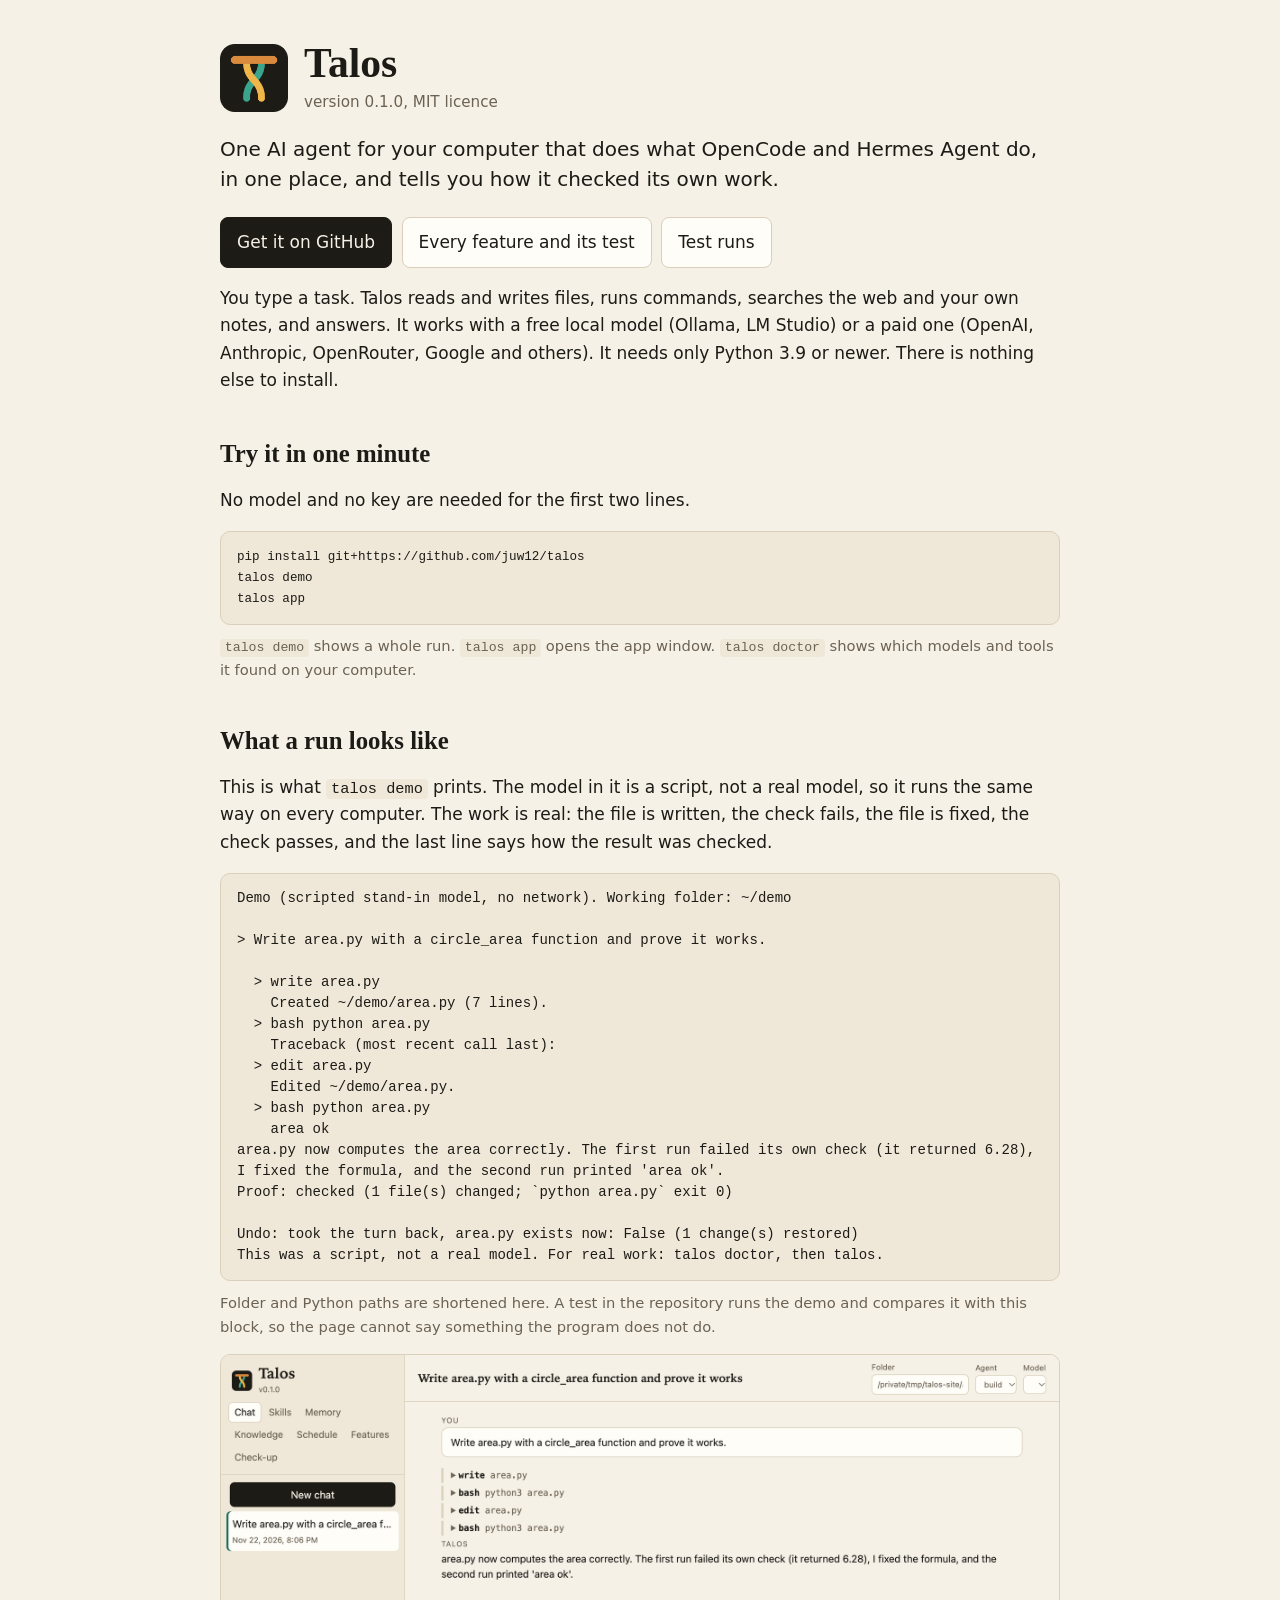
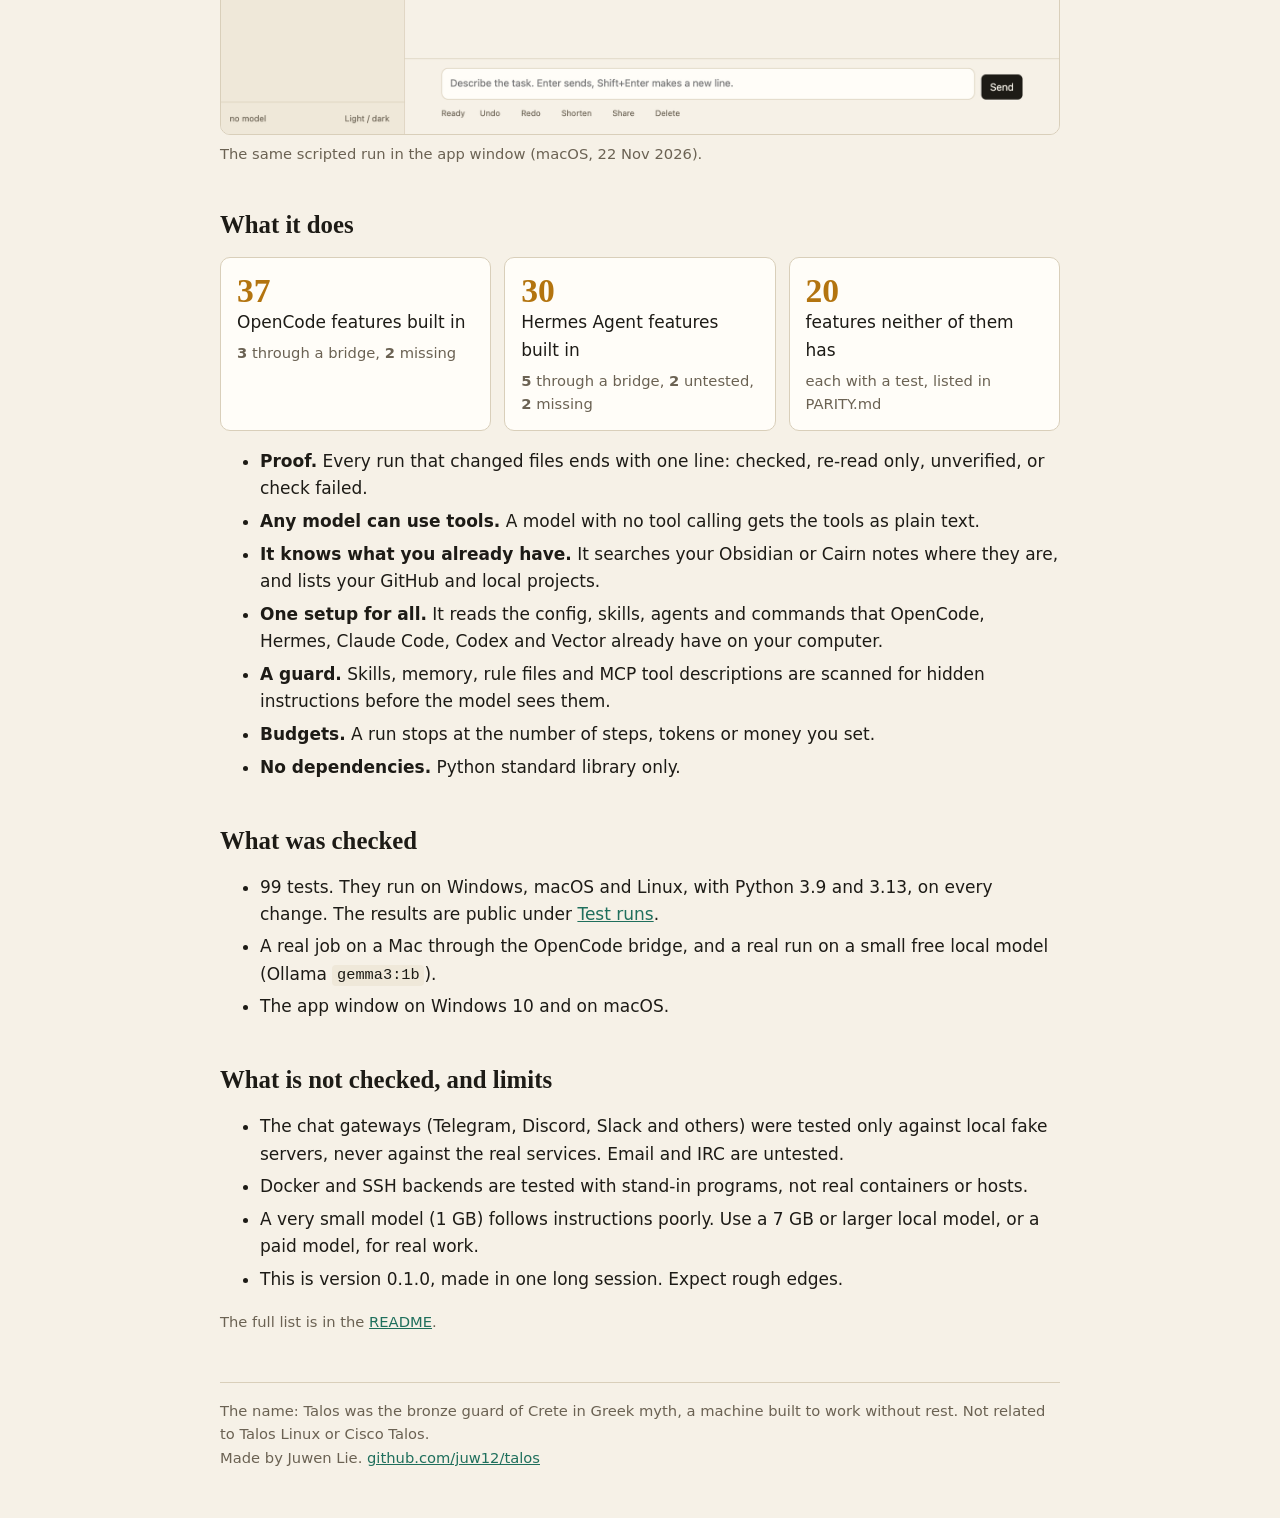
==== docs/index.html @ f21e2462 "site: 99 tests" ====
<!doctype html>
<html lang="en">
<head>
<meta charset="utf-8">
<meta name="viewport" content="width=device-width, initial-scale=1">
<title>Talos: one AI agent for your computer, with OpenCode's and Hermes Agent's features</title>
<link rel="manifest" href="manifest.webmanifest">
<link rel="apple-touch-icon" href="icons/apple-touch-icon.png">
<meta name="theme-color" content="#171512">
<meta name="apple-mobile-web-app-capable" content="yes">
<meta name="mobile-web-app-capable" content="yes">
<meta name="description" content="Talos is a free, open-source AI agent for your computer. It does what OpenCode and Hermes Agent do, works with any model, needs only Python, and says how it checked its own work.">
<link rel="canonical" href="https://juw12.github.io/talos/">
<link rel="icon" type="image/svg+xml" href="icon.svg">
<meta property="og:type" content="website">
<meta property="og:title" content="Talos: one AI agent for your computer">
<meta property="og:description" content="Does what OpenCode and Hermes Agent do, works with any model, needs only Python, and says how it checked its own work.">
<meta property="og:url" content="https://juw12.github.io/talos/">
<meta property="og:image" content="https://juw12.github.io/talos/talos.png">
<style>
:root{--bg:#f6f1e7;--panel:#efe8d9;--card:#fffdf8;--ink:#1d1b16;--soft:#6b6253;--line:#d9cfba;
--teal:#1f6f5c;--amber:#b3740f;--mono:ui-monospace,"Cascadia Mono",Consolas,monospace;
--serif:"Iowan Old Style","Palatino Linotype",Palatino,Georgia,serif}
@media (prefers-color-scheme:dark){:root{--bg:#171512;--panel:#1f1c18;--card:#24211c;--ink:#efe8d9;
--soft:#a39a88;--line:#3a352c;--teal:#58c2a6;--amber:#e7a93b}}
*{box-sizing:border-box}
body{margin:0;font:17px/1.6 "Segoe UI",system-ui,sans-serif;background:var(--bg);color:var(--ink)}
main{max-width:880px;margin:0 auto;padding:2.5rem 1.25rem 3rem}
a{color:var(--teal)}
a:focus-visible{outline:2px solid var(--teal);outline-offset:2px}
h1{font:600 2.6rem/1.15 var(--serif);margin:0}
h2{font:600 1.55rem/1.25 var(--serif);margin:2.8rem 0 .6rem}
.brand{display:flex;align-items:center;gap:1rem;margin-bottom:1.2rem}
.brand img{width:68px;height:68px}
.brand small{color:var(--soft);font-size:.95rem}
.lead{font-size:1.25rem;line-height:1.5;margin:0 0 1.4rem}
.links{display:flex;flex-wrap:wrap;gap:.6rem;margin:0 0 .5rem}
.links a{display:inline-block;padding:.7rem 1rem;border:1px solid var(--line);border-radius:8px;
background:var(--card);color:var(--ink);text-decoration:none}
.links a.main{background:var(--ink);color:var(--bg);border-color:var(--ink)}
.links a:hover{border-color:var(--soft)}
pre{background:var(--panel);border:1px solid var(--line);border-radius:10px;padding:.9rem 1rem;overflow:auto;
font:14px/1.5 var(--mono);margin:.6rem 0;white-space:pre-wrap;overflow-wrap:anywhere}
code{font:.9em var(--mono);background:var(--panel);padding:.08rem .3rem;border-radius:4px}
pre code{background:none;padding:0}
figure{margin:1rem 0 0}
figure img{width:100%;height:auto;border:1px solid var(--line);border-radius:10px;display:block}
figcaption,.note{color:var(--soft);font-size:.92rem;margin-top:.45rem}
.counts{display:grid;grid-template-columns:repeat(auto-fit,minmax(230px,1fr));gap:.8rem;margin:1rem 0}
.counts div{background:var(--card);border:1px solid var(--line);border-radius:10px;padding:.9rem 1rem}
.counts strong{display:block;font:600 2.1rem/1.1 var(--serif);color:var(--amber)}
.counts span{display:block;color:var(--soft);font-size:.92rem;margin-top:.3rem}
li{margin:.35rem 0}
footer{margin-top:3rem;padding-top:1rem;border-top:1px solid var(--line);color:var(--soft);font-size:.92rem}
</style>
</head>
<body>
<main>
<div class="brand">
<img src="talos.png" alt="Talos logo" width="68" height="68">
<div><h1>Talos</h1><small>version <span id="version">0.1.0</span>, MIT licence</small></div>
</div>

<p class="lead">One AI agent for your computer that does what OpenCode and Hermes Agent do, in one place,
and tells you how it checked its own work.</p>

<p class="links">
<a class="main" href="https://github.com/juw12/talos">Get it on GitHub</a>
<a href="https://github.com/juw12/talos/blob/main/PARITY.md">Every feature and its test</a>
<a href="https://github.com/juw12/talos/actions/workflows/ci.yml">Test runs</a>
</p>

<p>You type a task. Talos reads and writes files, runs commands, searches the web and your own notes, and
answers. It works with a free local model (Ollama, LM Studio) or a paid one (OpenAI, Anthropic, OpenRouter,
Google and others). It needs only Python 3.9 or newer. There is nothing else to install.</p>

<h2>Try it in one minute</h2>
<p>No model and no key are needed for the first two lines.</p>
<pre><code>pip install git+https://github.com/juw12/talos
talos demo
talos app</code></pre>
<p class="note"><code>talos demo</code> shows a whole run. <code>talos app</code> opens the app window.
<code>talos doctor</code> shows which models and tools it found on your computer.</p>

<h2>What a run looks like</h2>
<p>This is what <code>talos demo</code> prints. The model in it is a script, not a real model, so it runs the
same way on every computer. The work is real: the file is written, the check fails, the file is fixed, the
check passes, and the last line says how the result was checked.</p>
<pre id="demo">Demo (scripted stand-in model, no network). Working folder: ~/demo

&gt; Write area.py with a circle_area function and prove it works.

  &gt; write area.py
    Created ~/demo/area.py (7 lines).
  &gt; bash python area.py
    Traceback (most recent call last):
  &gt; edit area.py
    Edited ~/demo/area.py.
  &gt; bash python area.py
    area ok
area.py now computes the area correctly. The first run failed its own check (it returned 6.28), I fixed the formula, and the second run printed 'area ok'.
Proof: checked (1 file(s) changed; `python area.py` exit 0)

Undo: took the turn back, area.py exists now: False (1 change(s) restored)
This was a script, not a real model. For real work: talos doctor, then talos.</pre>
<p class="note">Folder and Python paths are shortened here. A test in the repository runs the demo and
compares it with this block, so the page cannot say something the program does not do.</p>

<figure>
<img src="app.png" alt="The Talos app window showing the same run: the task, the four tool calls and the answer" width="1860" height="840">
<figcaption>The same scripted run in the app window (macOS, 22 Nov 2026).</figcaption>
</figure>

<h2>What it does</h2>
<div class="counts">
<div><strong data-count="opencode-native">37</strong>OpenCode features built in
<span><b data-count="opencode-bridged">3</b> through a bridge, <b data-count="opencode-missing">2</b> missing</span></div>
<div><strong data-count="hermes-native">30</strong>Hermes Agent features built in
<span><b data-count="hermes-bridged">5</b> through a bridge, <b data-count="hermes-untested">2</b> untested,
<b data-count="hermes-missing">2</b> missing</span></div>
<div><strong data-count="talos-native">20</strong>features neither of them has
<span>each with a test, listed in PARITY.md</span></div>
</div>
<ul>
<li><b>Proof.</b> Every run that changed files ends with one line: checked, re-read only, unverified, or check failed.</li>
<li><b>Any model can use tools.</b> A model with no tool calling gets the tools as plain text.</li>
<li><b>It knows what you already have.</b> It searches your Obsidian or Cairn notes where they are, and lists your GitHub and local projects.</li>
<li><b>One setup for all.</b> It reads the config, skills, agents and commands that OpenCode, Hermes, Claude Code, Codex and Vector already have on your computer.</li>
<li><b>A guard.</b> Skills, memory, rule files and MCP tool descriptions are scanned for hidden instructions before the model sees them.</li>
<li><b>Budgets.</b> A run stops at the number of steps, tokens or money you set.</li>
<li><b>No dependencies.</b> Python standard library only.</li>
</ul>

<h2>What was checked</h2>
<ul>
<li><span id="tests">99</span> tests. They run on Windows, macOS and Linux, with Python 3.9 and 3.13, on every change. The results are public under <a href="https://github.com/juw12/talos/actions/workflows/ci.yml">Test runs</a>.</li>
<li>A real job on a Mac through the OpenCode bridge, and a real run on a small free local model (Ollama <code>gemma3:1b</code>).</li>
<li>The app window on Windows 10 and on macOS.</li>
</ul>

<h2>What is not checked, and limits</h2>
<ul>
<li>The chat gateways (Telegram, Discord, Slack and others) were tested only against local fake servers, never against the real services. Email and IRC are untested.</li>
<li>Docker and SSH backends are tested with stand-in programs, not real containers or hosts.</li>
<li>A very small model (1 GB) follows instructions poorly. Use a 7 GB or larger local model, or a paid model, for real work.</li>
<li>This is version 0.1.0, made in one long session. Expect rough edges.</li>
</ul>
<p class="note">The full list is in the <a href="https://github.com/juw12/talos#what-is-not-checked-and-limits">README</a>.</p>

<footer>
The name: Talos was the bronze guard of Crete in Greek myth, a machine built to work without rest. Not related
to Talos Linux or Cisco Talos.<br>
Made by Juwen Lie. <a href="https://github.com/juw12/talos">github.com/juw12/talos</a>
</footer>
</main>
</body>
</html>
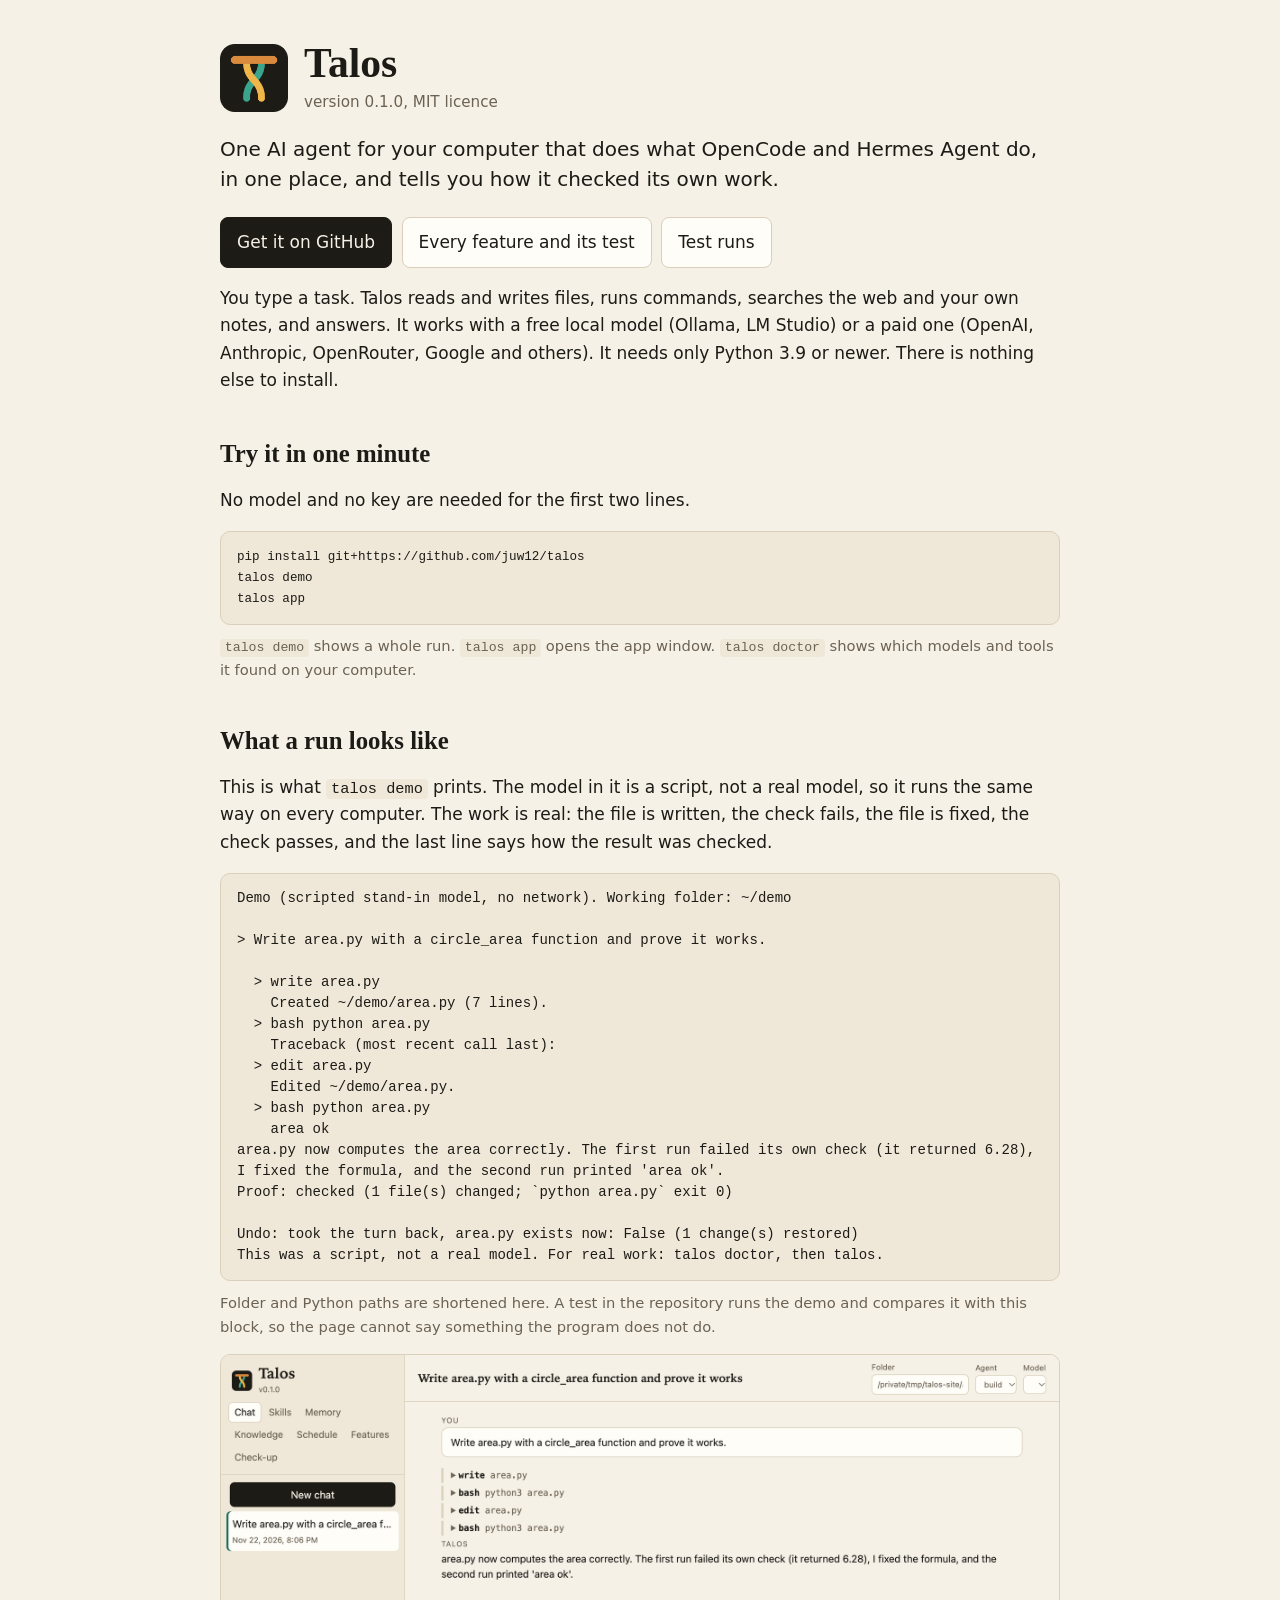
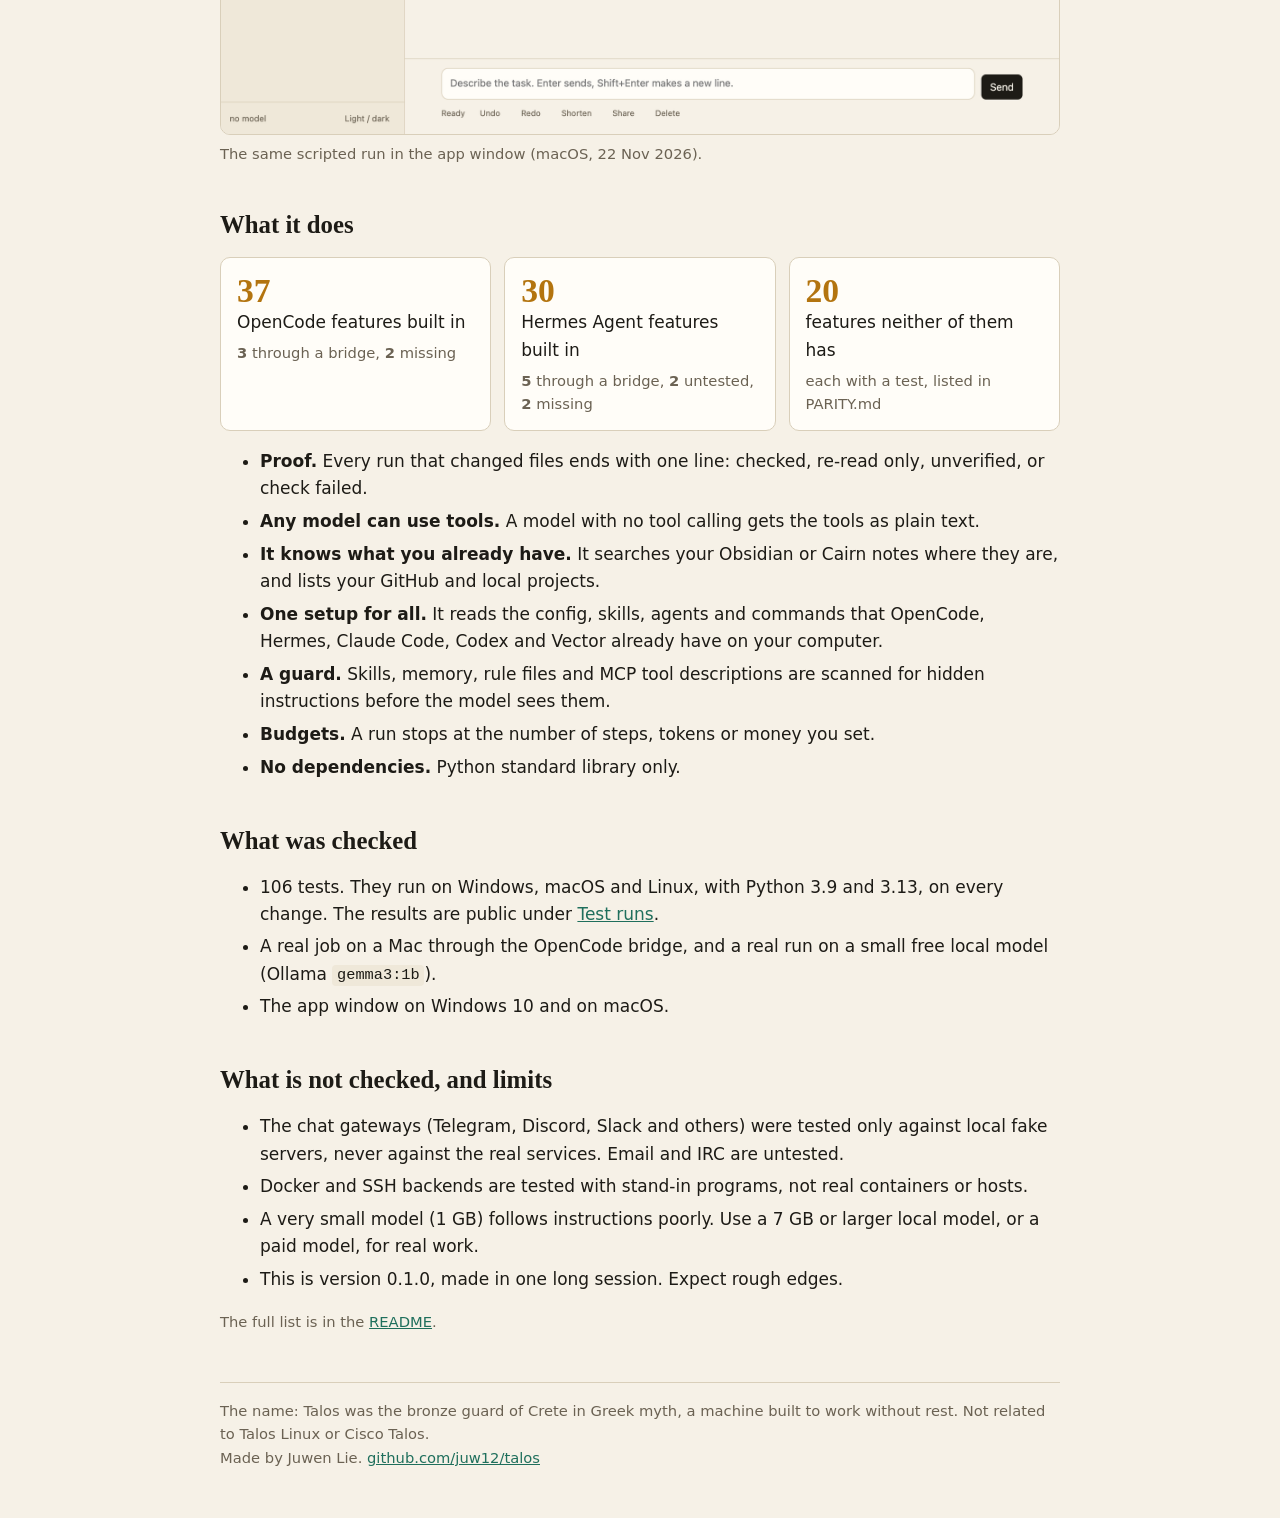
==== commit b08c3bc4: "glow/auto: Glow's free AI as a model, a spare model (fallback_model), talos run --events glow/auto, " ====
--- a/docs/index.html
+++ b/docs/index.html
@@ -133,7 +133,7 @@
 
 <h2>What was checked</h2>
 <ul>
-<li><span id="tests">99</span> tests. They run on Windows, macOS and Linux, with Python 3.9 and 3.13, on every change. The results are public under <a href="https://github.com/juw12/talos/actions/workflows/ci.yml">Test runs</a>.</li>
+<li><span id="tests">106</span> tests. They run on Windows, macOS and Linux, with Python 3.9 and 3.13, on every change. The results are public under <a href="https://github.com/juw12/talos/actions/workflows/ci.yml">Test runs</a>.</li>
 <li>A real job on a Mac through the OpenCode bridge, and a real run on a small free local model (Ollama <code>gemma3:1b</code>).</li>
 <li>The app window on Windows 10 and on macOS.</li>
 </ul>
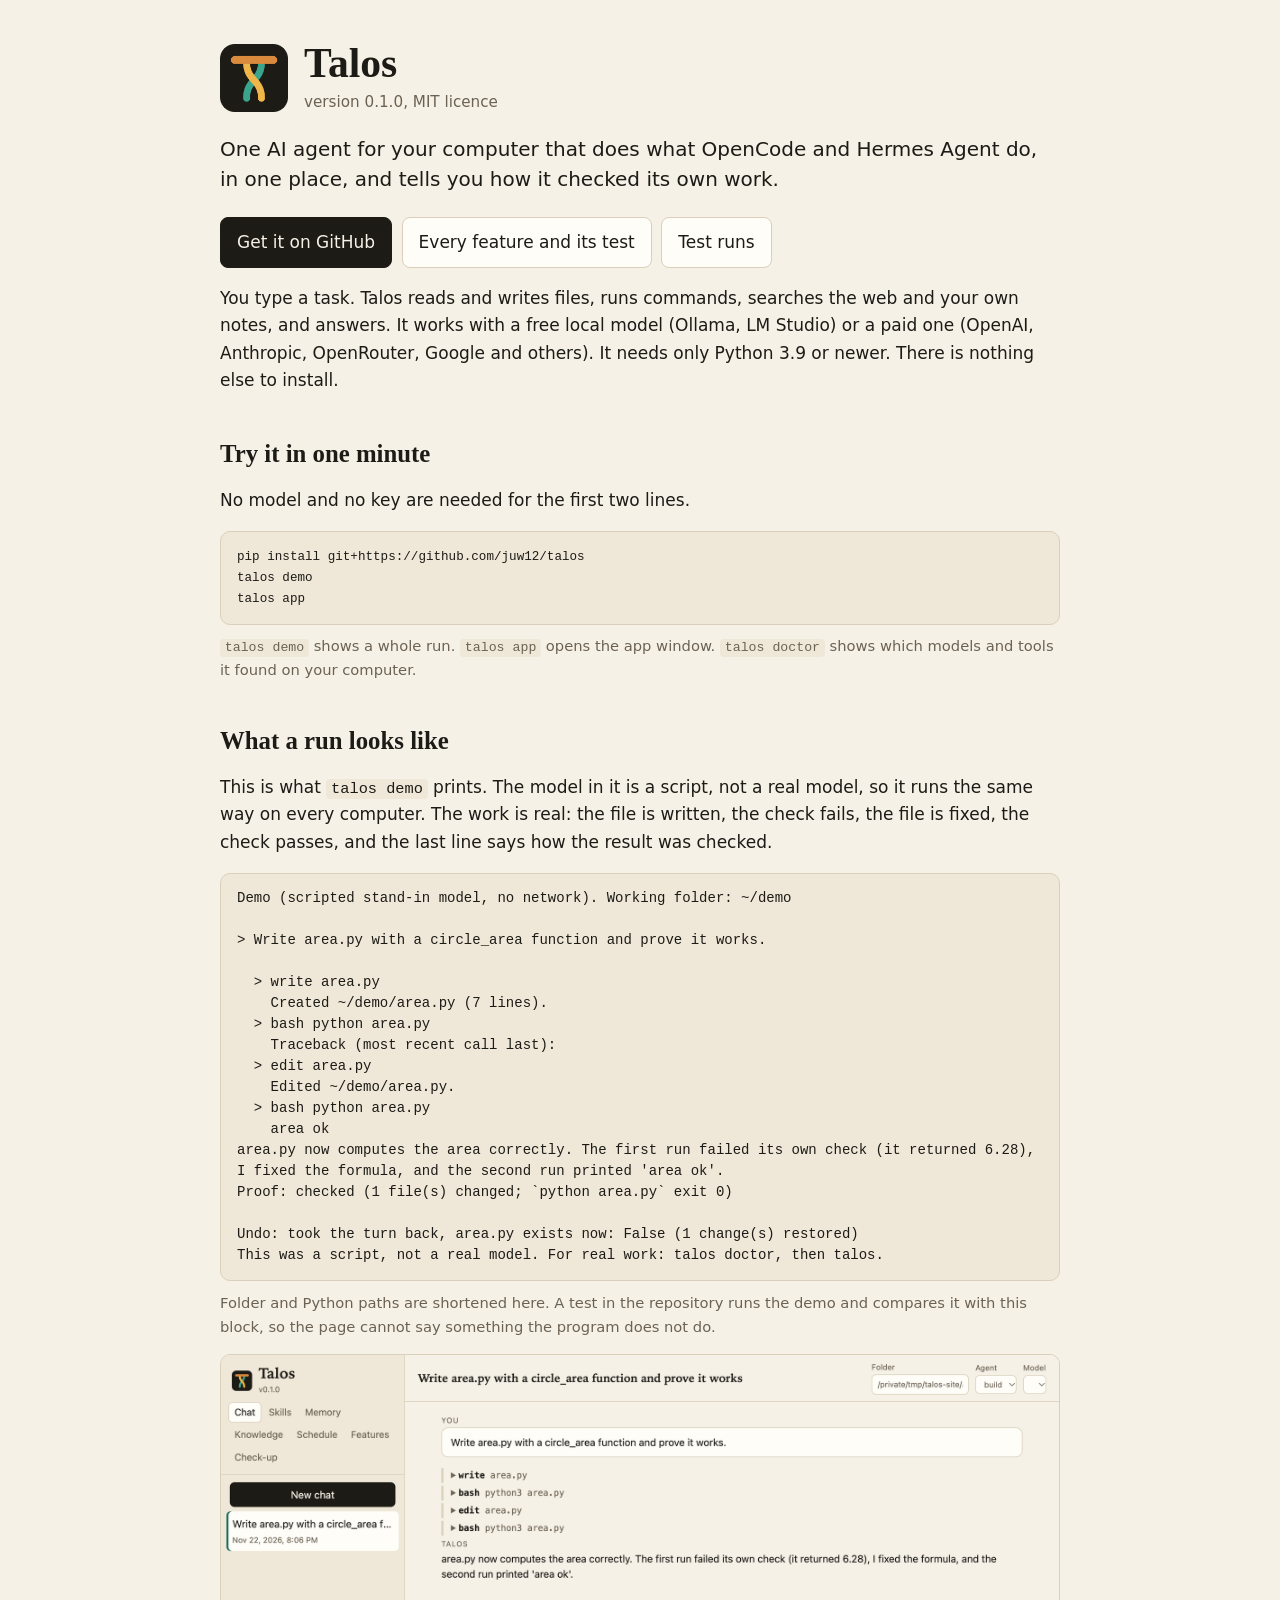
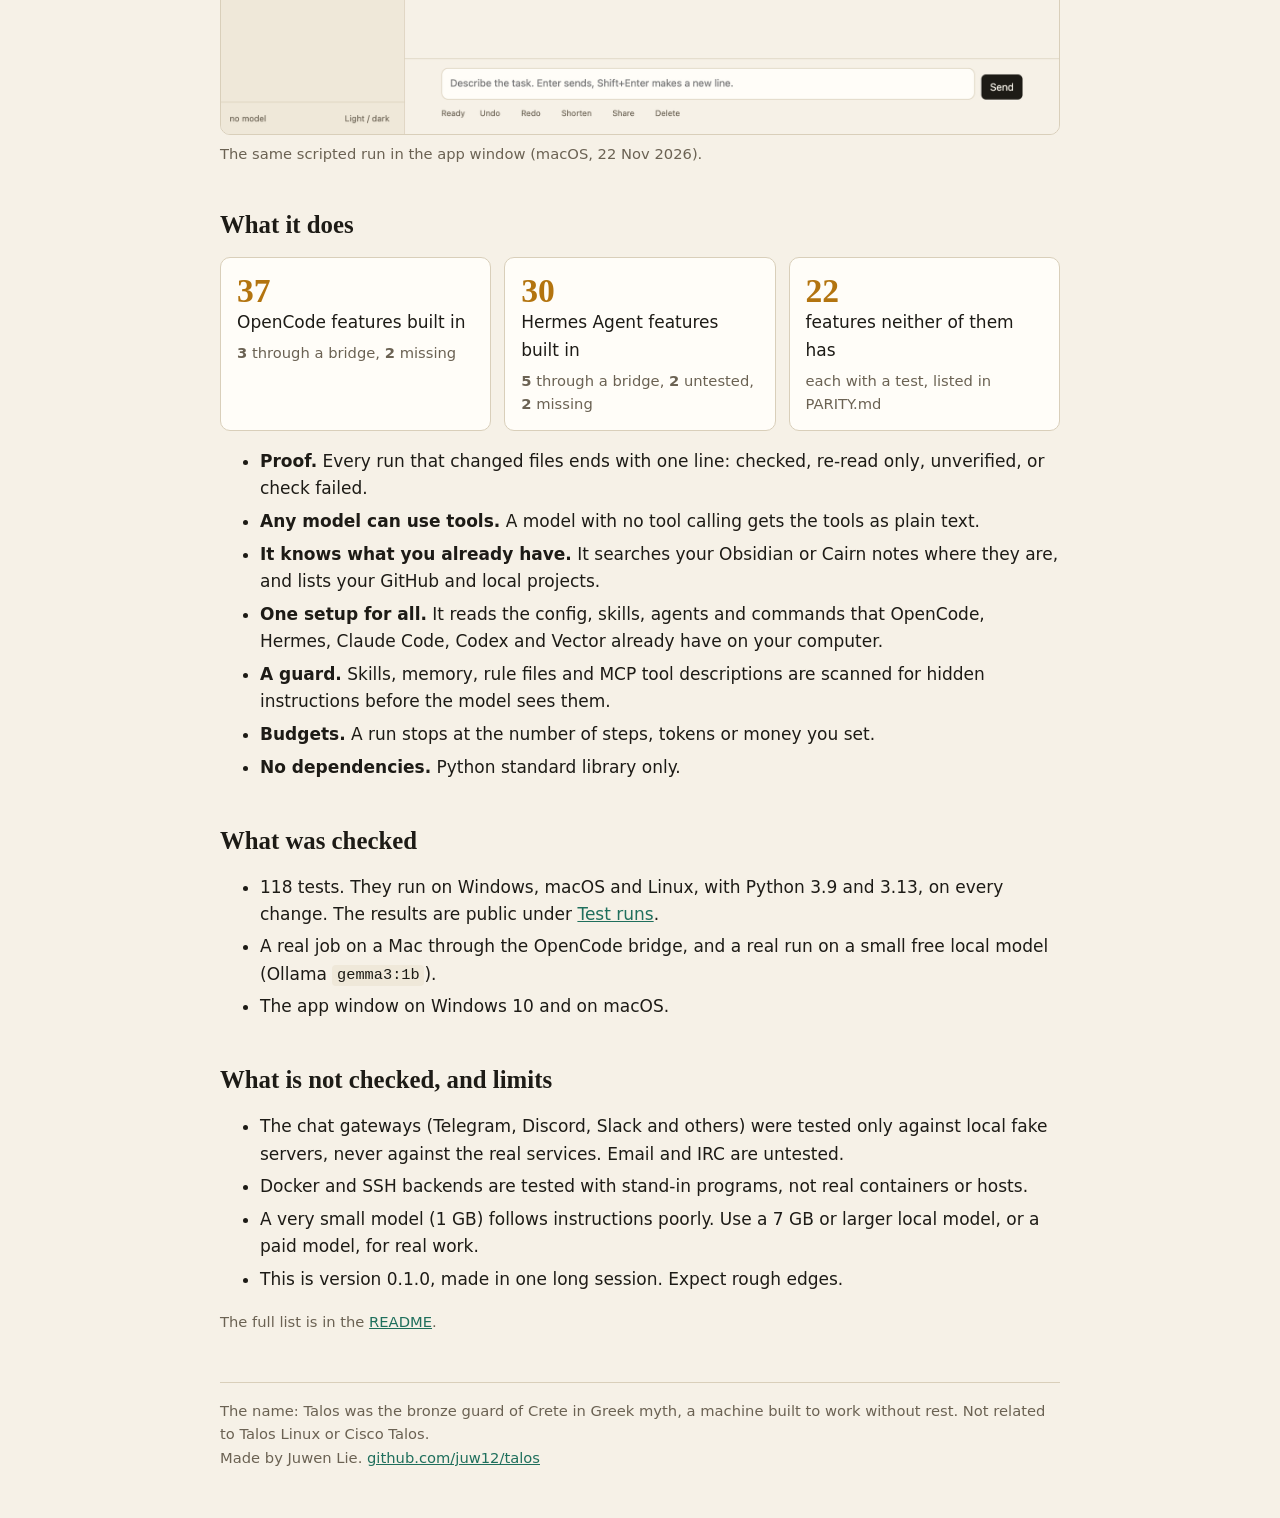
==== commit 6eaa2091: "Talos Relay: its own phone page and relay; OpenRouter sign-in in the browser talos relay pair|status" ====
--- a/docs/index.html
+++ b/docs/index.html
@@ -118,7 +118,7 @@
 <div><strong data-count="hermes-native">30</strong>Hermes Agent features built in
 <span><b data-count="hermes-bridged">5</b> through a bridge, <b data-count="hermes-untested">2</b> untested,
 <b data-count="hermes-missing">2</b> missing</span></div>
-<div><strong data-count="talos-native">20</strong>features neither of them has
+<div><strong data-count="talos-native">22</strong>features neither of them has
 <span>each with a test, listed in PARITY.md</span></div>
 </div>
 <ul>
@@ -133,7 +133,7 @@
 
 <h2>What was checked</h2>
 <ul>
-<li><span id="tests">106</span> tests. They run on Windows, macOS and Linux, with Python 3.9 and 3.13, on every change. The results are public under <a href="https://github.com/juw12/talos/actions/workflows/ci.yml">Test runs</a>.</li>
+<li><span id="tests">118</span> tests. They run on Windows, macOS and Linux, with Python 3.9 and 3.13, on every change. The results are public under <a href="https://github.com/juw12/talos/actions/workflows/ci.yml">Test runs</a>.</li>
 <li>A real job on a Mac through the OpenCode bridge, and a real run on a small free local model (Ollama <code>gemma3:1b</code>).</li>
 <li>The app window on Windows 10 and on macOS.</li>
 </ul>
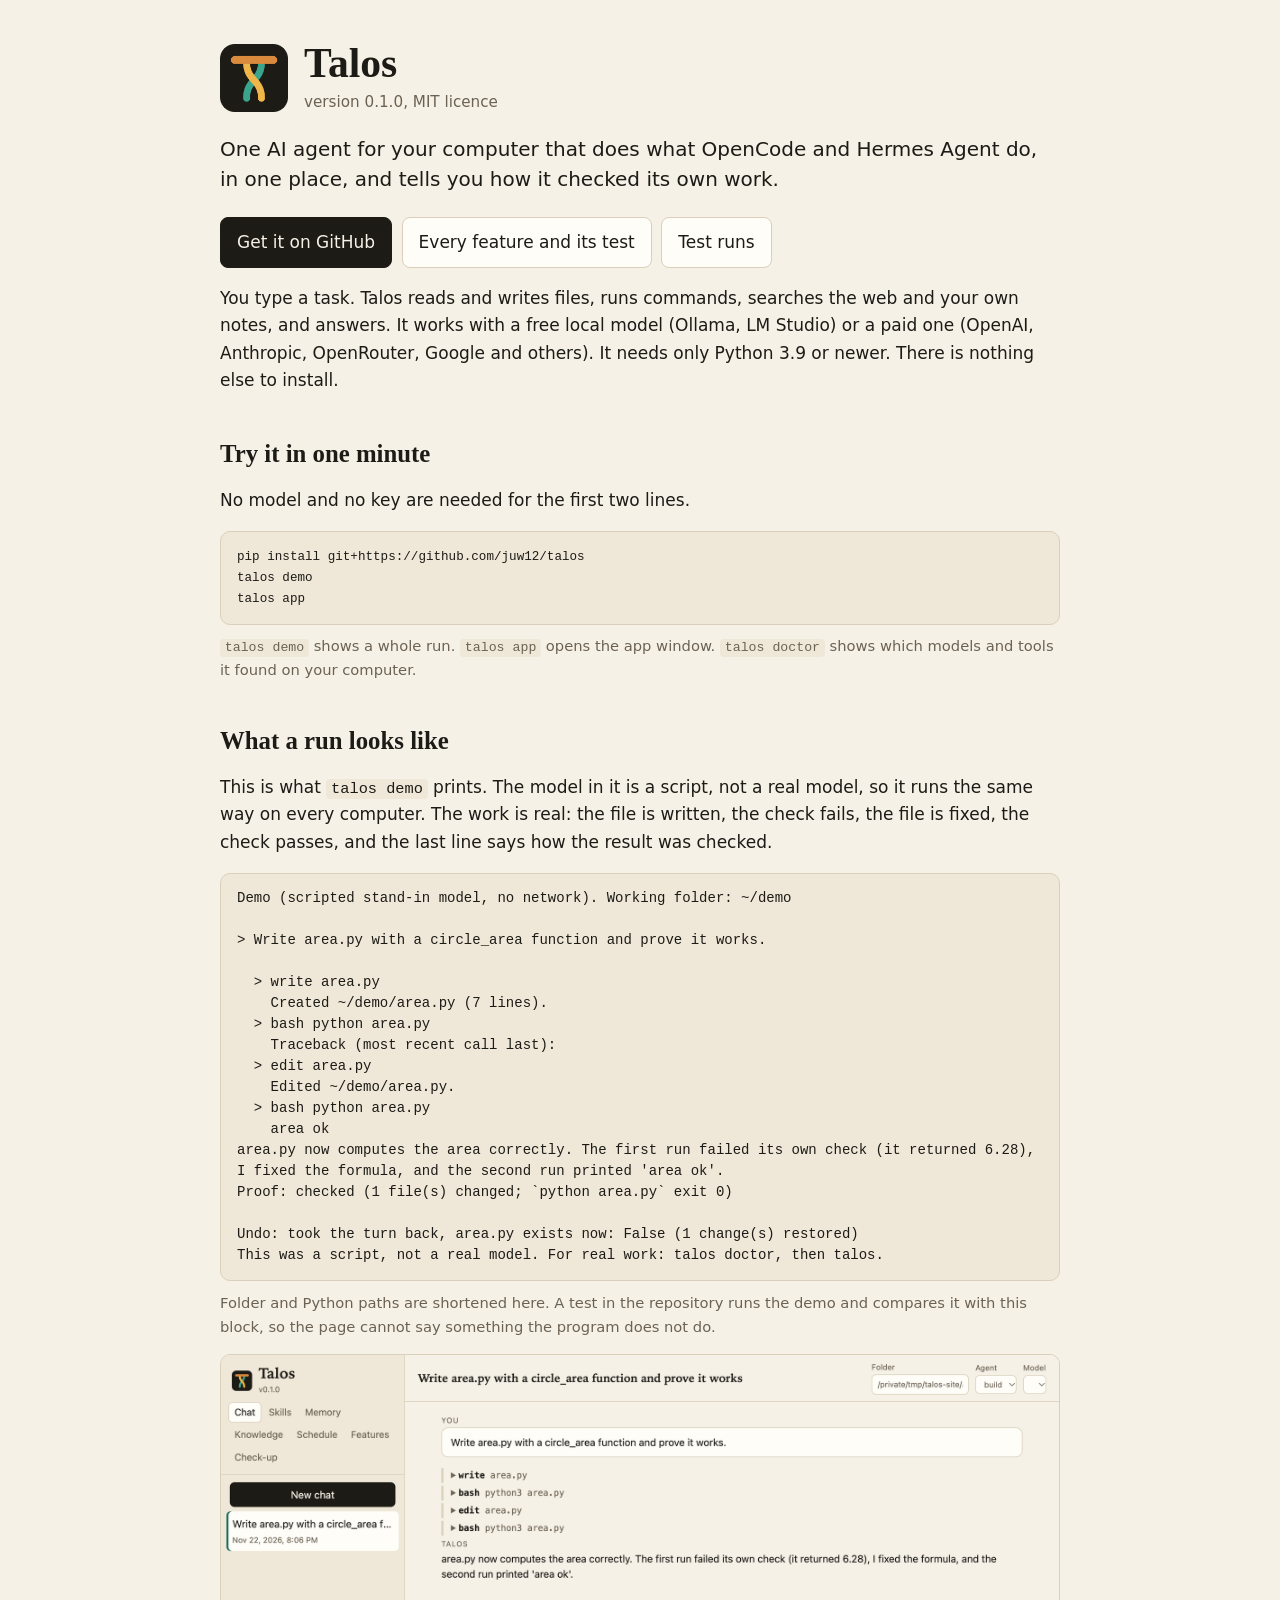
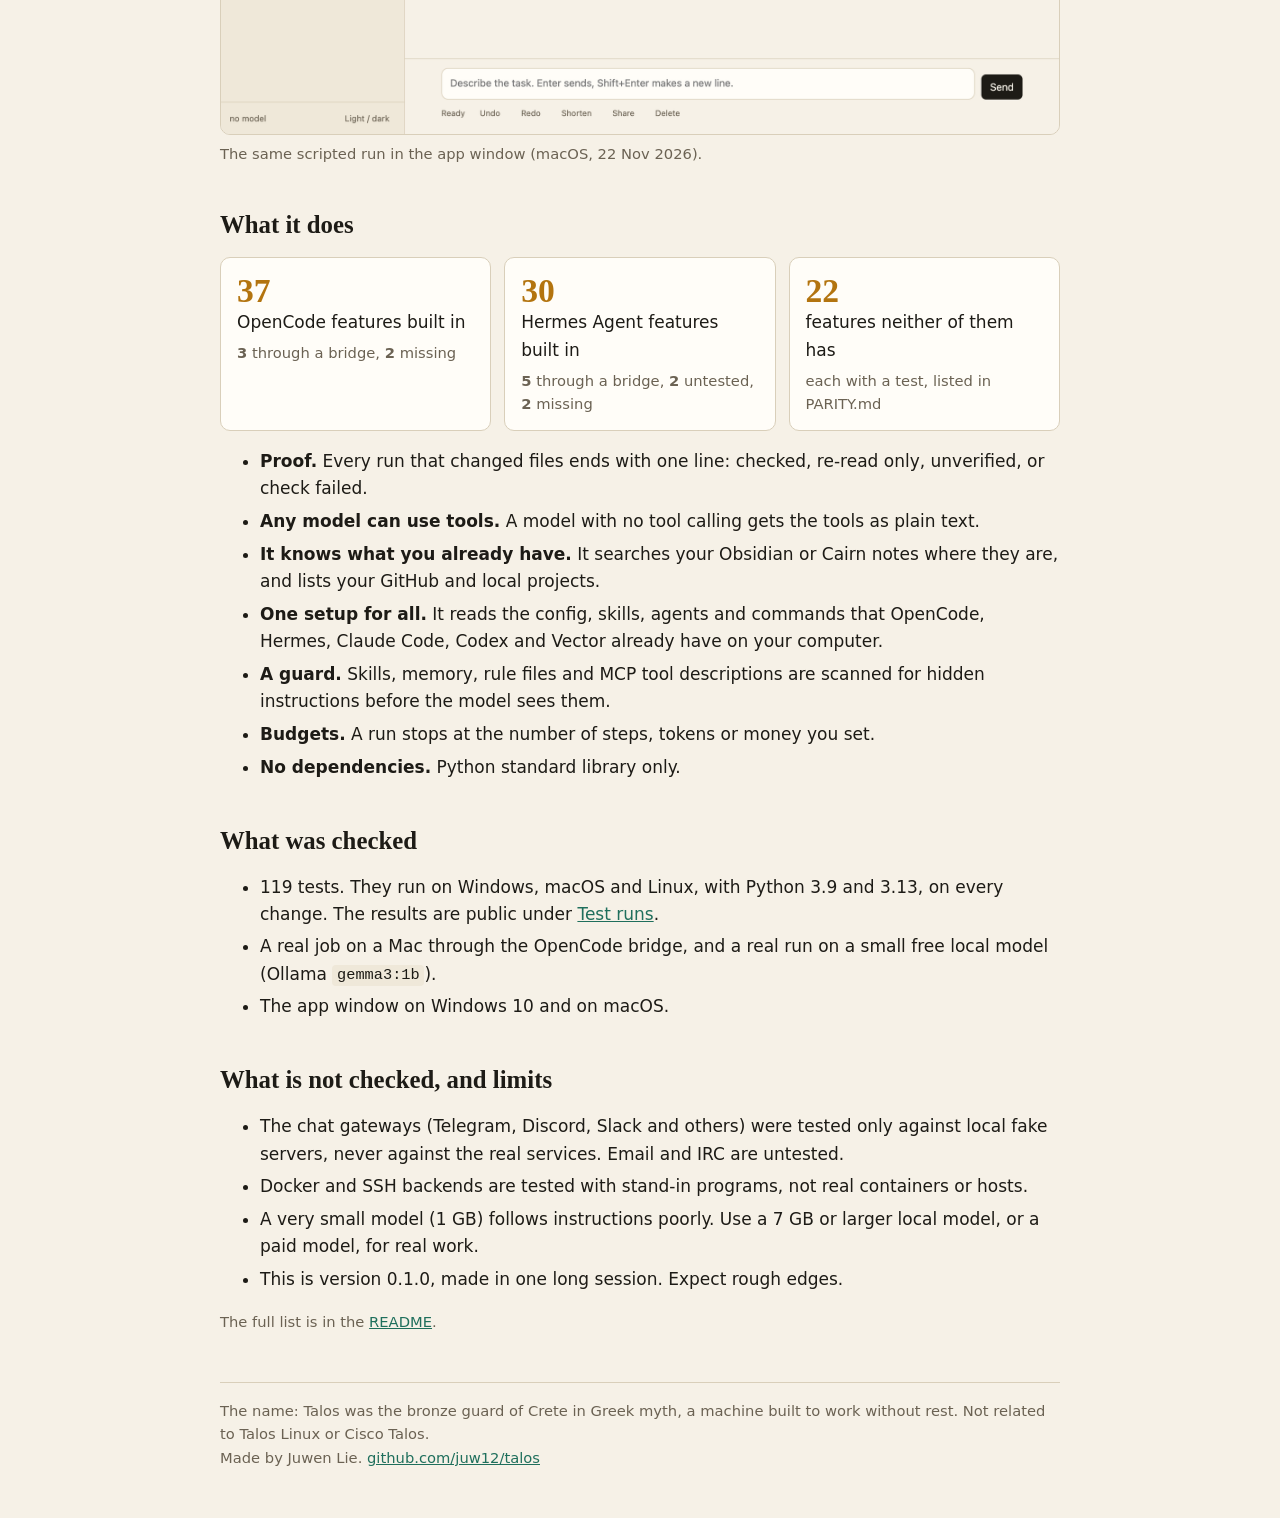
==== commit f81d3ccf: "relay status: a running relay is seen every time The check connected to a port nobody reads. After t" ====
--- a/docs/index.html
+++ b/docs/index.html
@@ -133,7 +133,7 @@
 
 <h2>What was checked</h2>
 <ul>
-<li><span id="tests">118</span> tests. They run on Windows, macOS and Linux, with Python 3.9 and 3.13, on every change. The results are public under <a href="https://github.com/juw12/talos/actions/workflows/ci.yml">Test runs</a>.</li>
+<li><span id="tests">119</span> tests. They run on Windows, macOS and Linux, with Python 3.9 and 3.13, on every change. The results are public under <a href="https://github.com/juw12/talos/actions/workflows/ci.yml">Test runs</a>.</li>
 <li>A real job on a Mac through the OpenCode bridge, and a real run on a small free local model (Ollama <code>gemma3:1b</code>).</li>
 <li>The app window on Windows 10 and on macOS.</li>
 </ul>
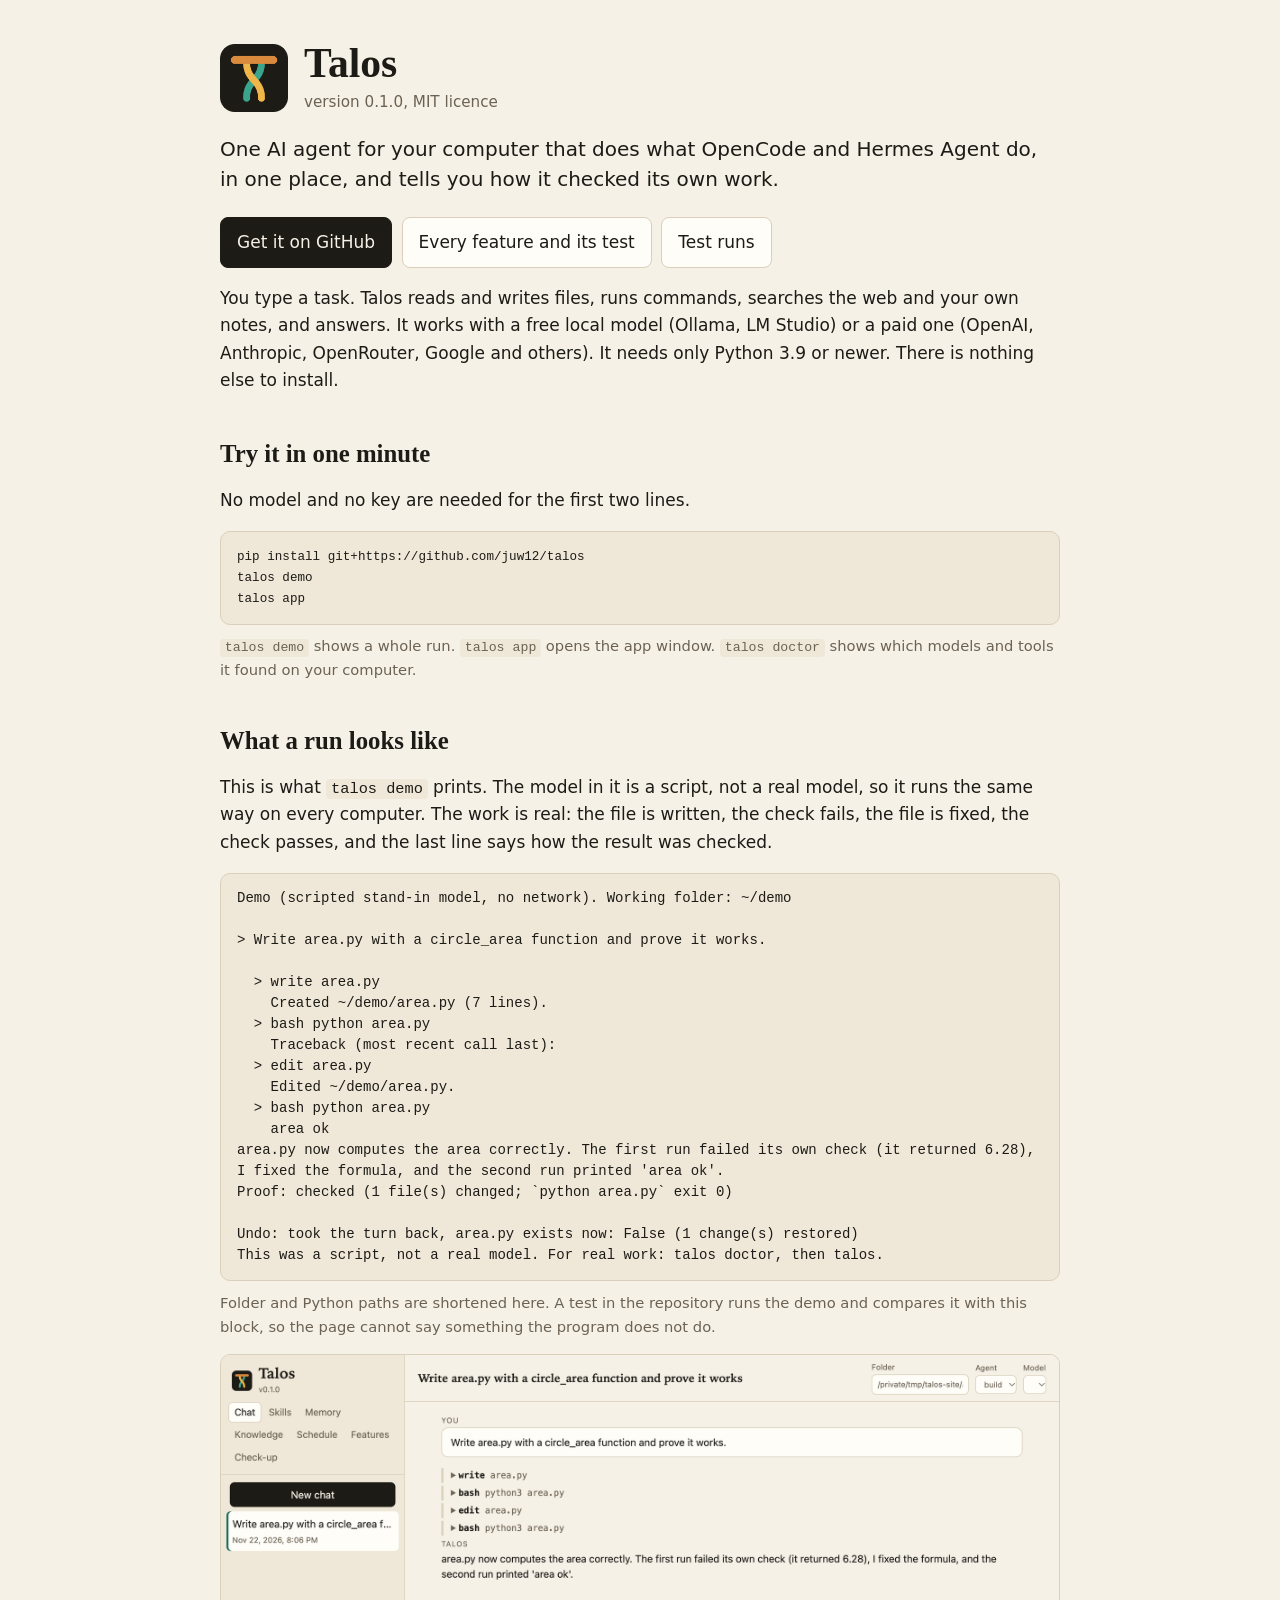
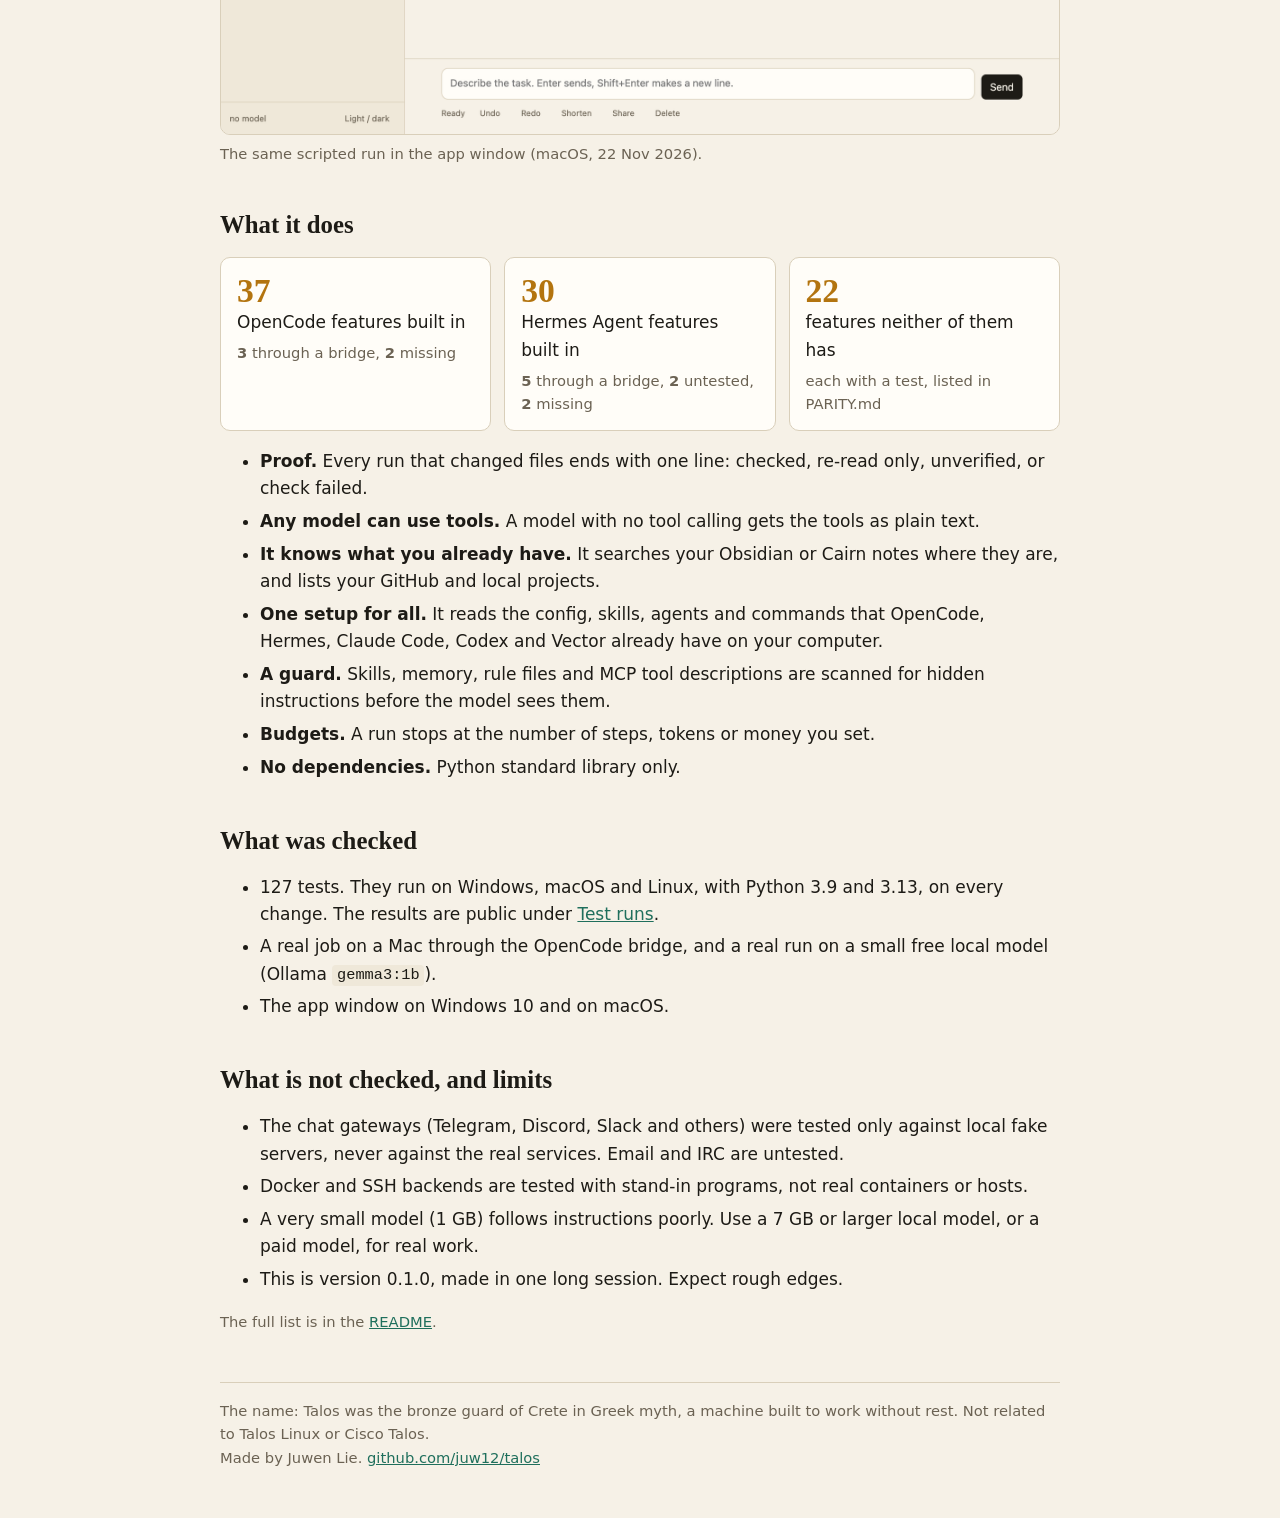
==== commit 4c66b5e7: "Talos Relay: the look and the parts of Vector Relay; a list of spare models Phone page (relay/site):" ====
--- a/docs/index.html
+++ b/docs/index.html
@@ -133,7 +133,7 @@
 
 <h2>What was checked</h2>
 <ul>
-<li><span id="tests">119</span> tests. They run on Windows, macOS and Linux, with Python 3.9 and 3.13, on every change. The results are public under <a href="https://github.com/juw12/talos/actions/workflows/ci.yml">Test runs</a>.</li>
+<li><span id="tests">127</span> tests. They run on Windows, macOS and Linux, with Python 3.9 and 3.13, on every change. The results are public under <a href="https://github.com/juw12/talos/actions/workflows/ci.yml">Test runs</a>.</li>
 <li>A real job on a Mac through the OpenCode bridge, and a real run on a small free local model (Ollama <code>gemma3:1b</code>).</li>
 <li>The app window on Windows 10 and on macOS.</li>
 </ul>
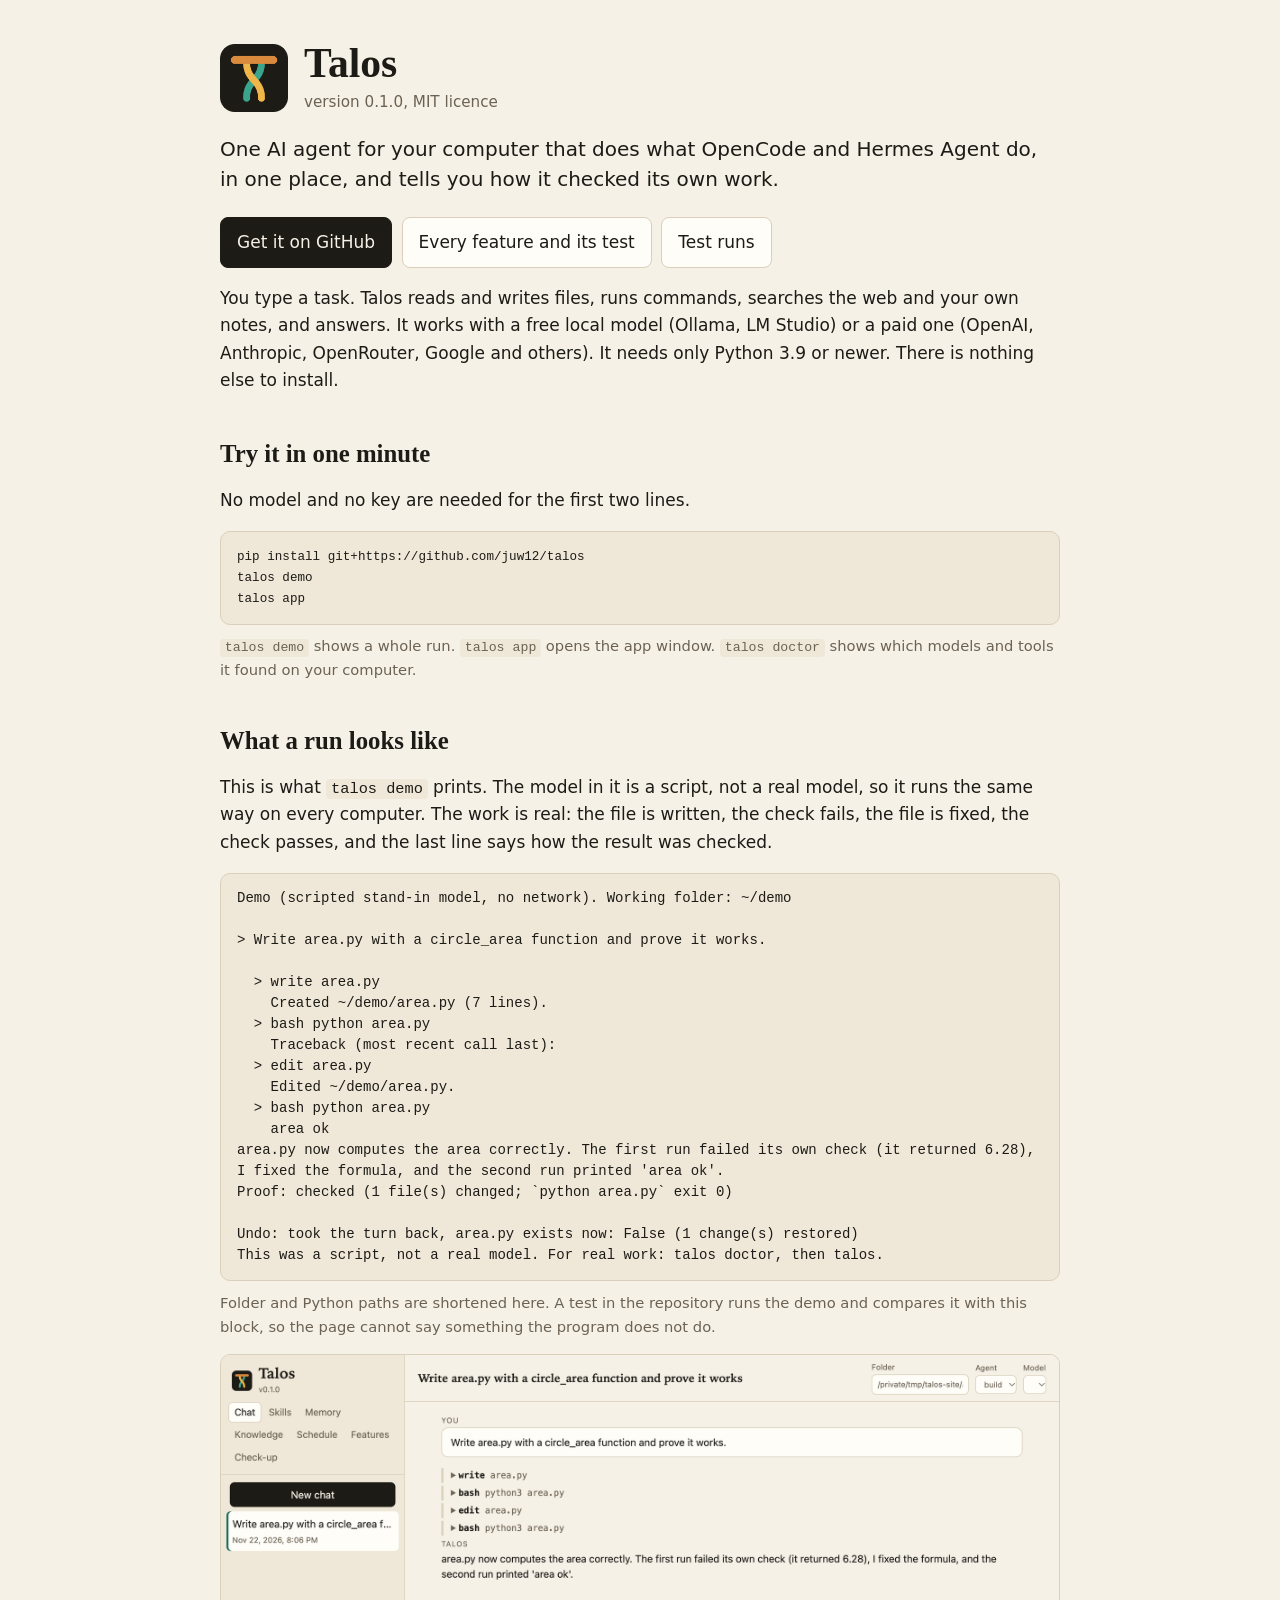
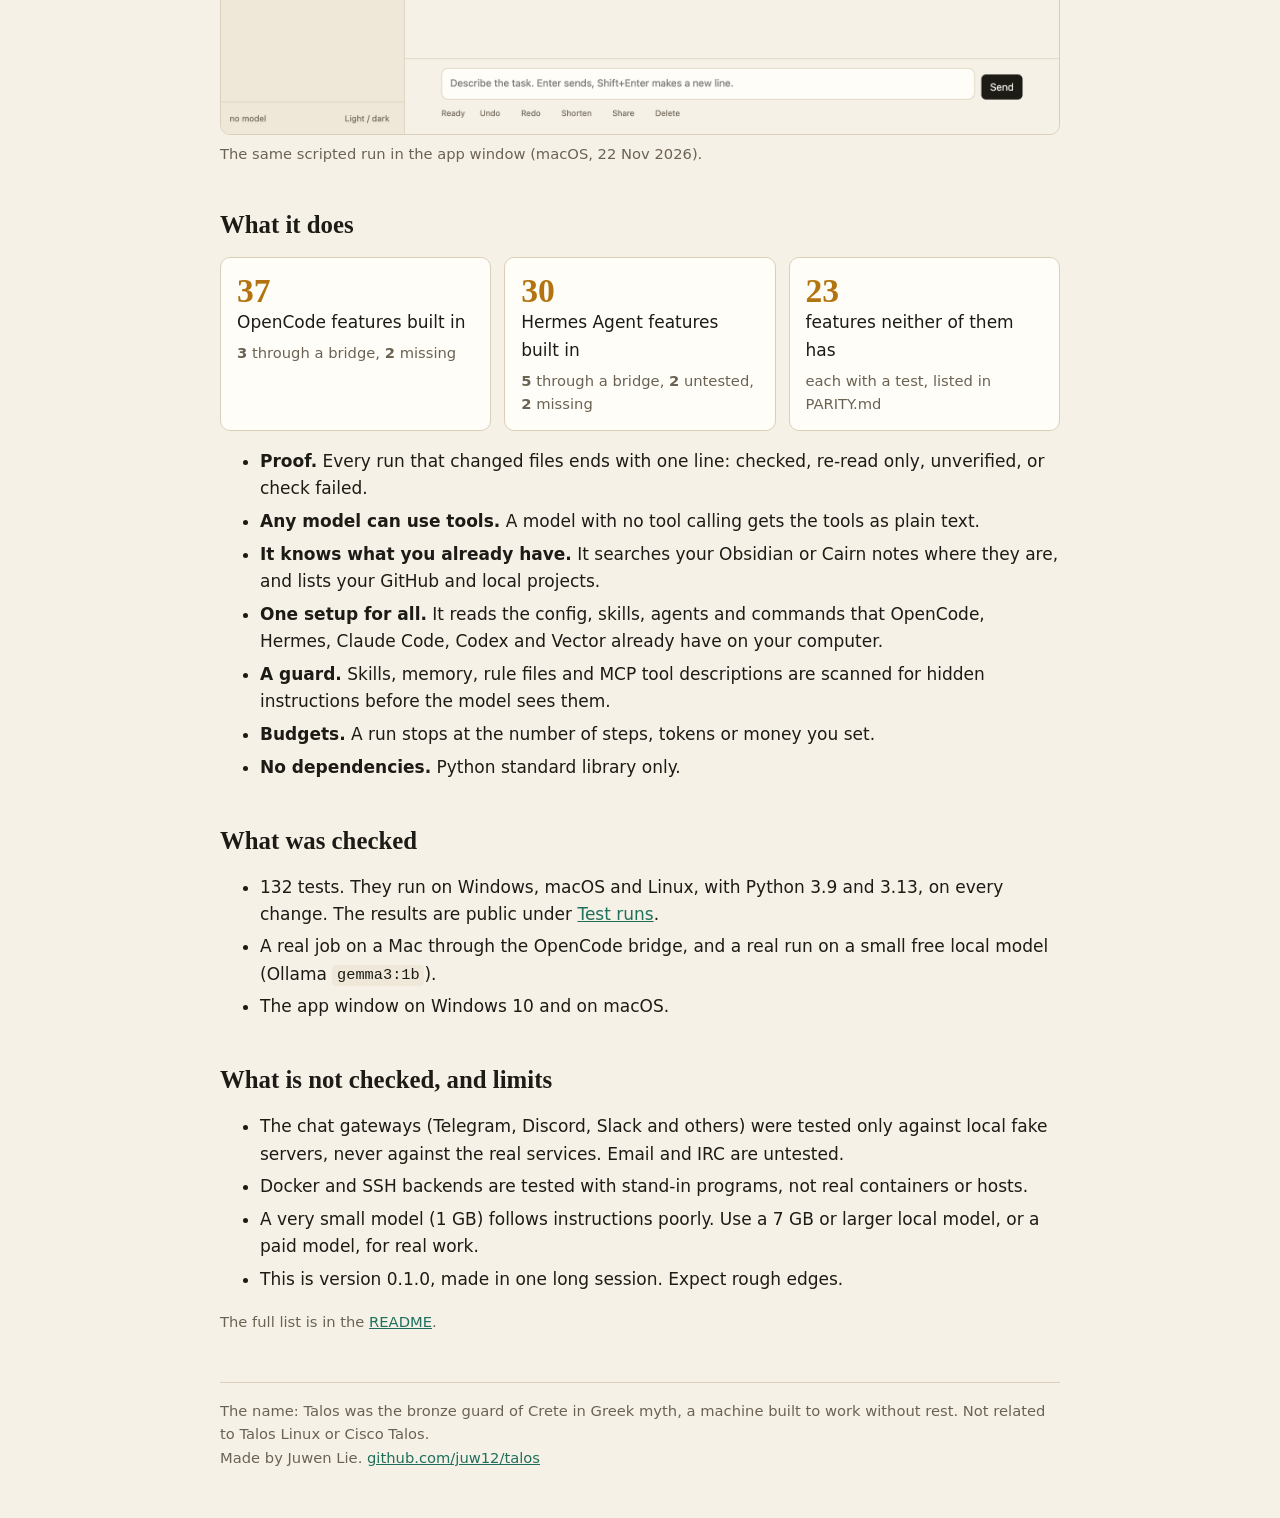
==== commit 2a18a016: "Talos Relay without the relay: the relay inside Talos (relay mode local / both) Talos no longer depe" ====
--- a/docs/index.html
+++ b/docs/index.html
@@ -118,7 +118,7 @@
 <div><strong data-count="hermes-native">30</strong>Hermes Agent features built in
 <span><b data-count="hermes-bridged">5</b> through a bridge, <b data-count="hermes-untested">2</b> untested,
 <b data-count="hermes-missing">2</b> missing</span></div>
-<div><strong data-count="talos-native">22</strong>features neither of them has
+<div><strong data-count="talos-native">23</strong>features neither of them has
 <span>each with a test, listed in PARITY.md</span></div>
 </div>
 <ul>
@@ -133,7 +133,7 @@
 
 <h2>What was checked</h2>
 <ul>
-<li><span id="tests">127</span> tests. They run on Windows, macOS and Linux, with Python 3.9 and 3.13, on every change. The results are public under <a href="https://github.com/juw12/talos/actions/workflows/ci.yml">Test runs</a>.</li>
+<li><span id="tests">132</span> tests. They run on Windows, macOS and Linux, with Python 3.9 and 3.13, on every change. The results are public under <a href="https://github.com/juw12/talos/actions/workflows/ci.yml">Test runs</a>.</li>
 <li>A real job on a Mac through the OpenCode bridge, and a real run on a small free local model (Ollama <code>gemma3:1b</code>).</li>
 <li>The app window on Windows 10 and on macOS.</li>
 </ul>
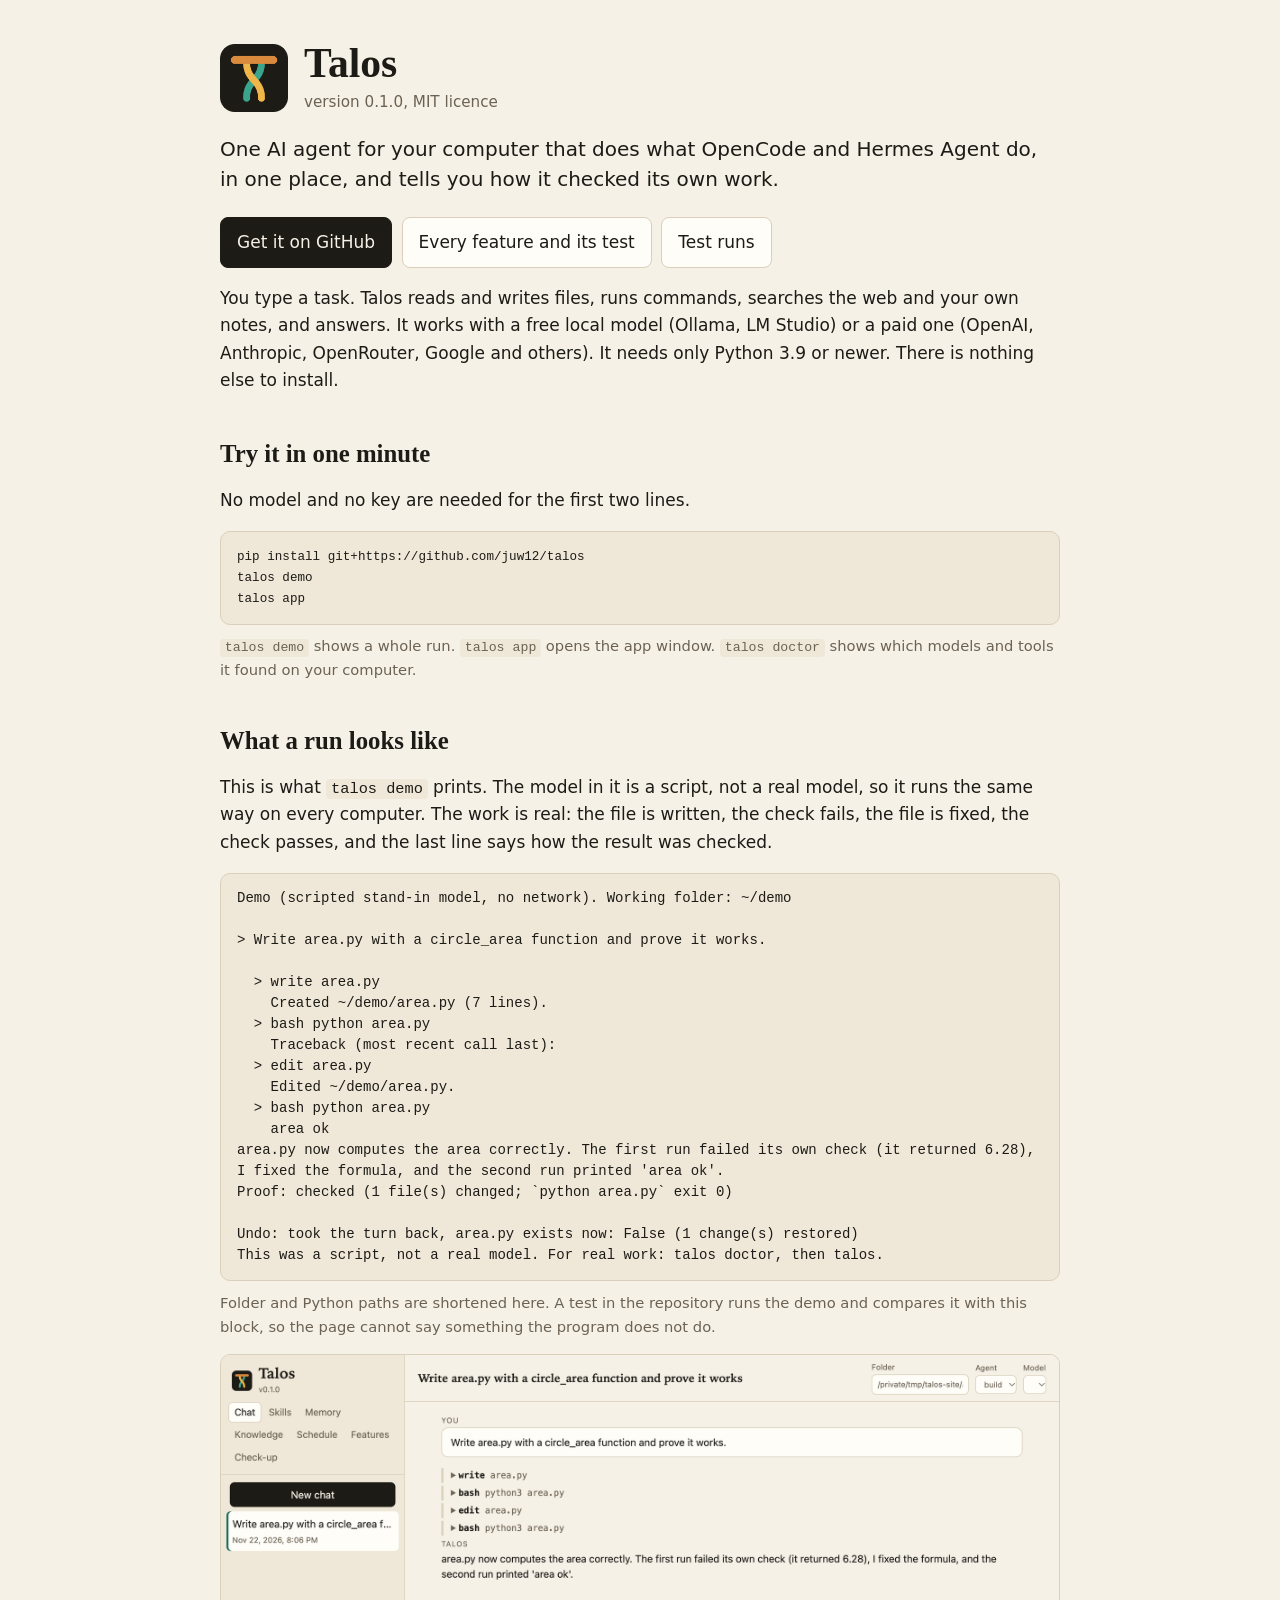
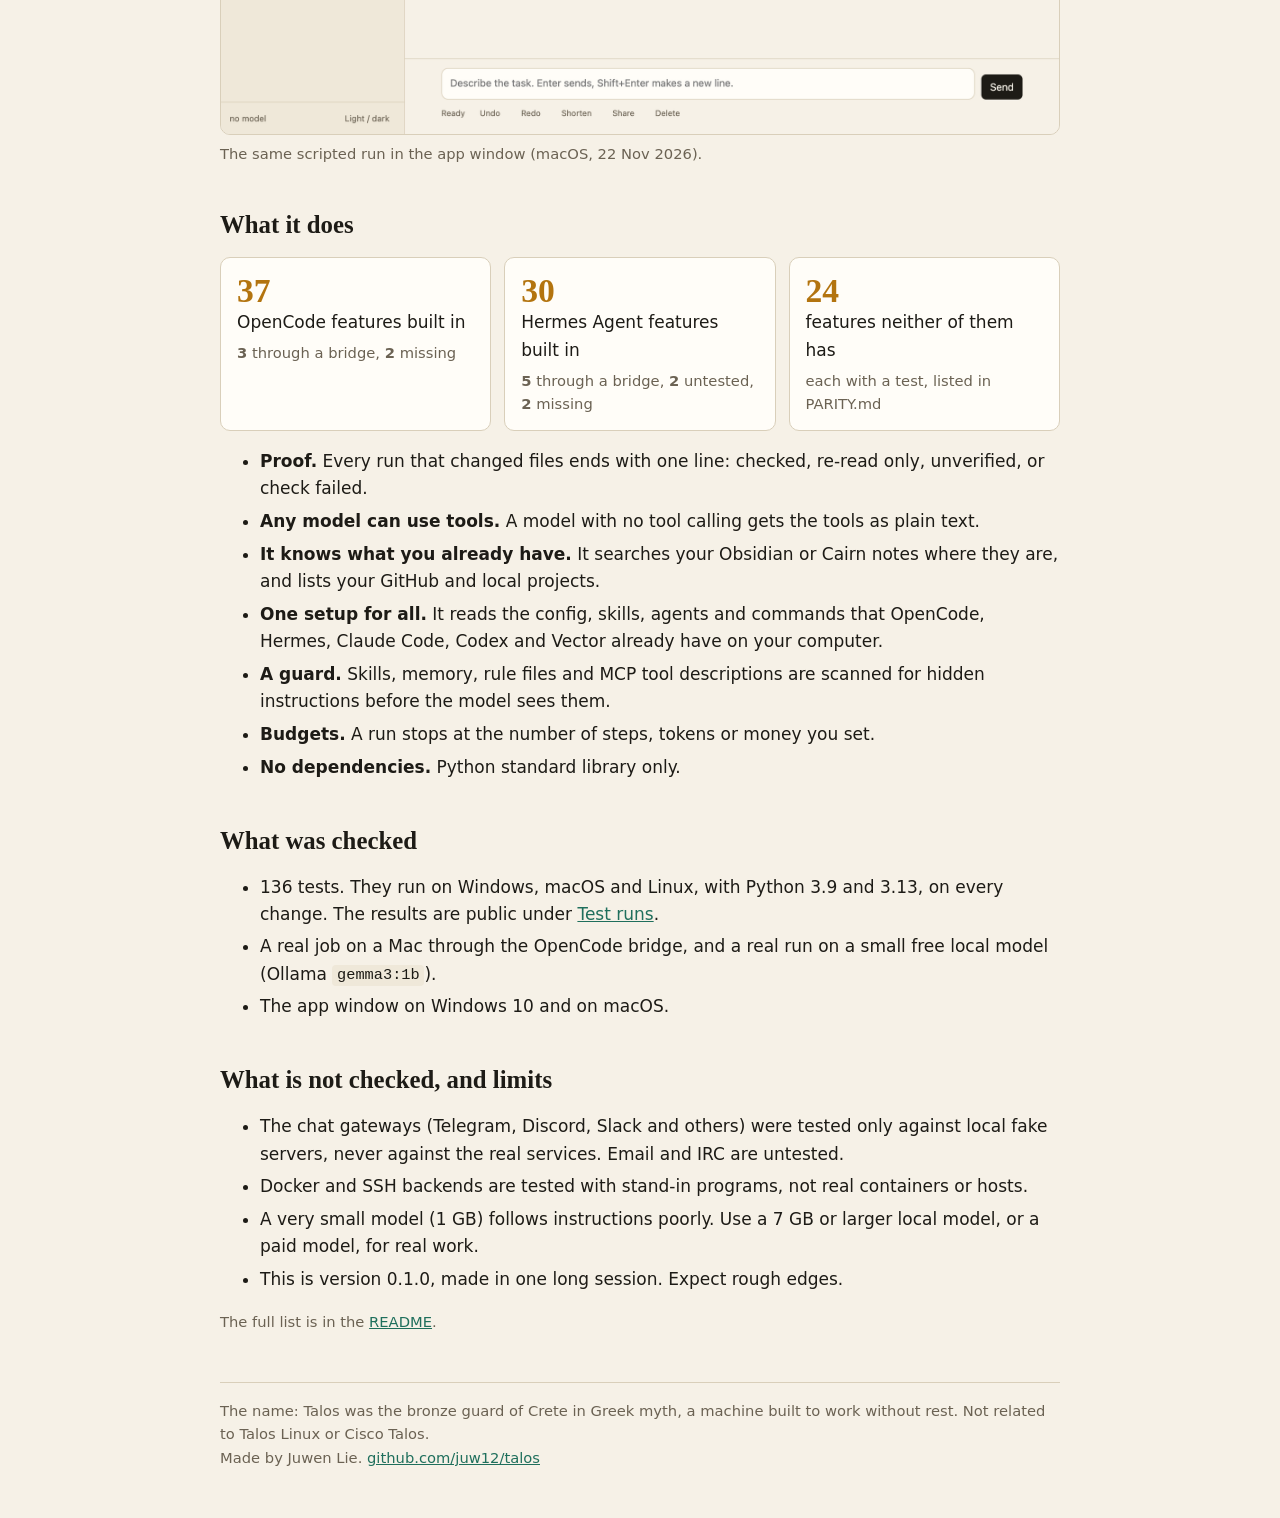
==== commit 9d53fe6e: "Talos Relay 2.2.0: pick the model on the phone, and chat with no computer - The computer lists its m" ====
--- a/docs/index.html
+++ b/docs/index.html
@@ -118,7 +118,7 @@
 <div><strong data-count="hermes-native">30</strong>Hermes Agent features built in
 <span><b data-count="hermes-bridged">5</b> through a bridge, <b data-count="hermes-untested">2</b> untested,
 <b data-count="hermes-missing">2</b> missing</span></div>
-<div><strong data-count="talos-native">23</strong>features neither of them has
+<div><strong data-count="talos-native">24</strong>features neither of them has
 <span>each with a test, listed in PARITY.md</span></div>
 </div>
 <ul>
@@ -133,7 +133,7 @@
 
 <h2>What was checked</h2>
 <ul>
-<li><span id="tests">132</span> tests. They run on Windows, macOS and Linux, with Python 3.9 and 3.13, on every change. The results are public under <a href="https://github.com/juw12/talos/actions/workflows/ci.yml">Test runs</a>.</li>
+<li><span id="tests">136</span> tests. They run on Windows, macOS and Linux, with Python 3.9 and 3.13, on every change. The results are public under <a href="https://github.com/juw12/talos/actions/workflows/ci.yml">Test runs</a>.</li>
 <li>A real job on a Mac through the OpenCode bridge, and a real run on a small free local model (Ollama <code>gemma3:1b</code>).</li>
 <li>The app window on Windows 10 and on macOS.</li>
 </ul>
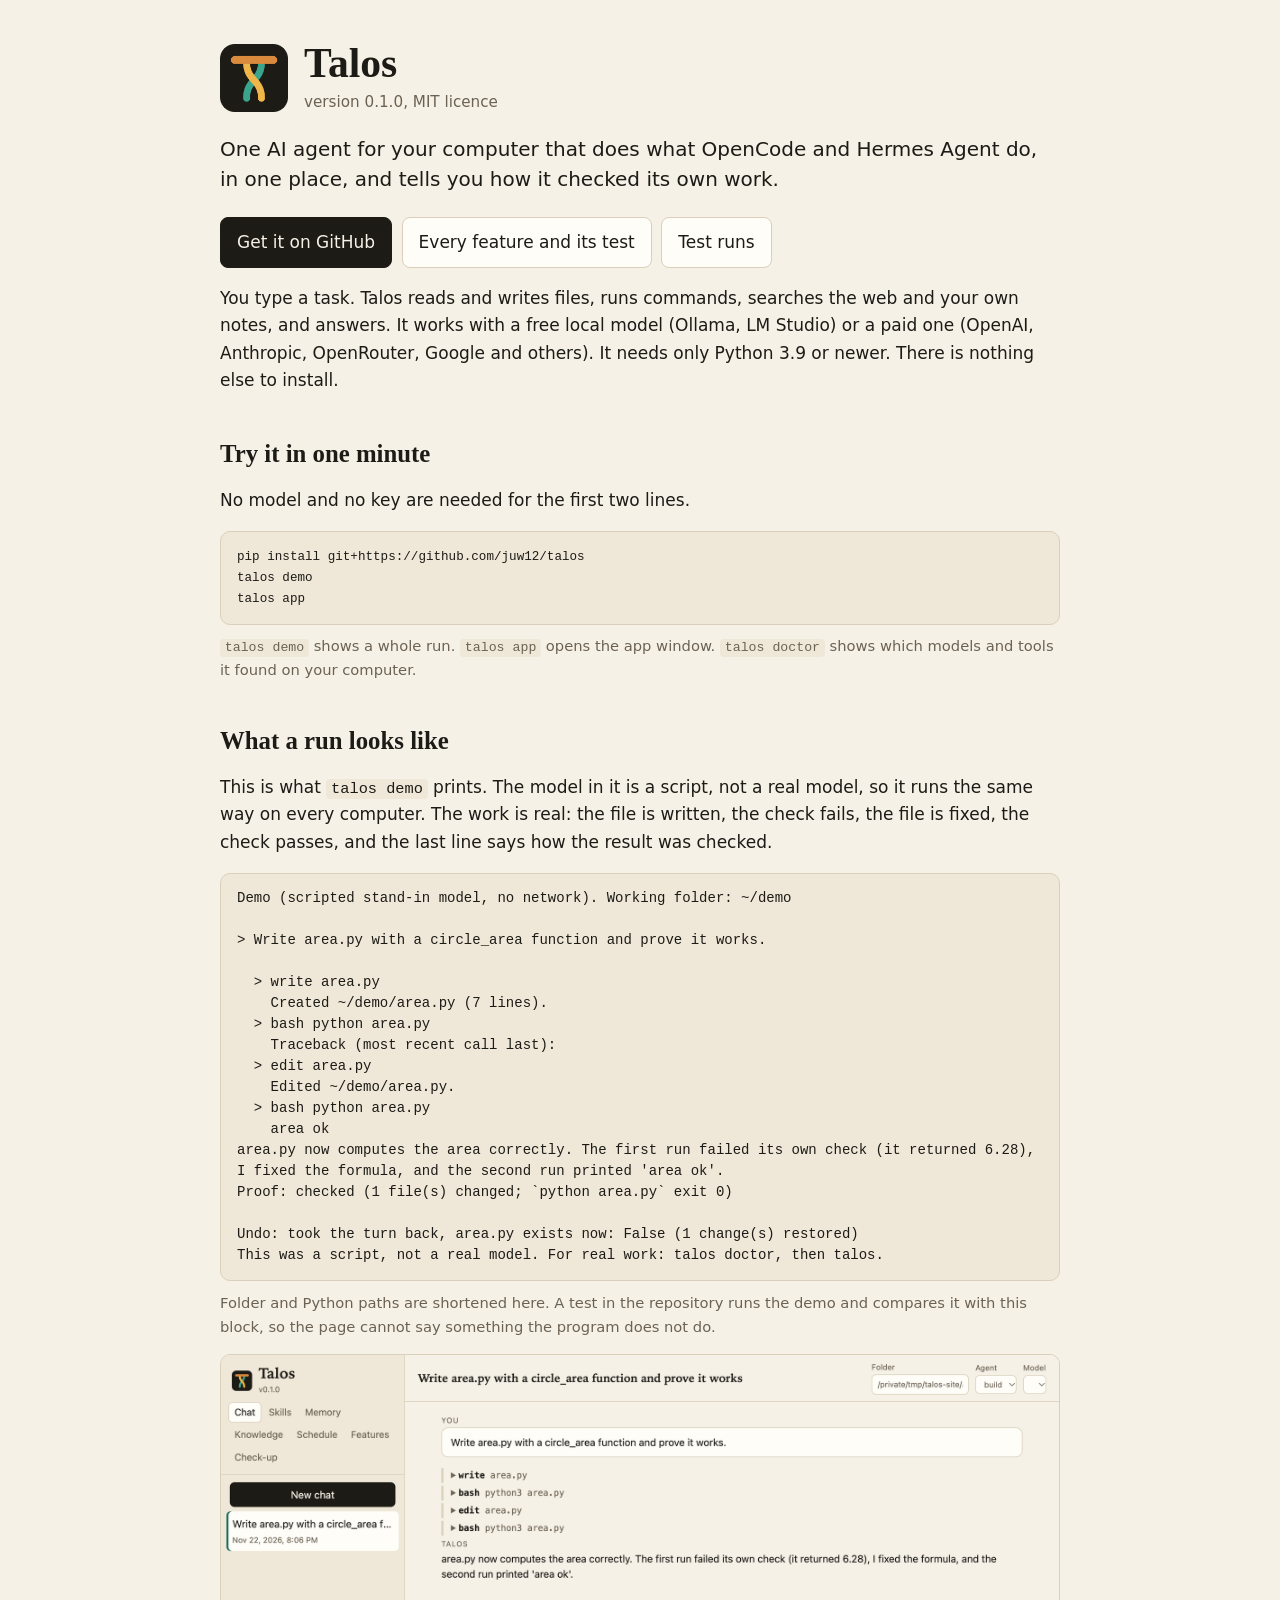
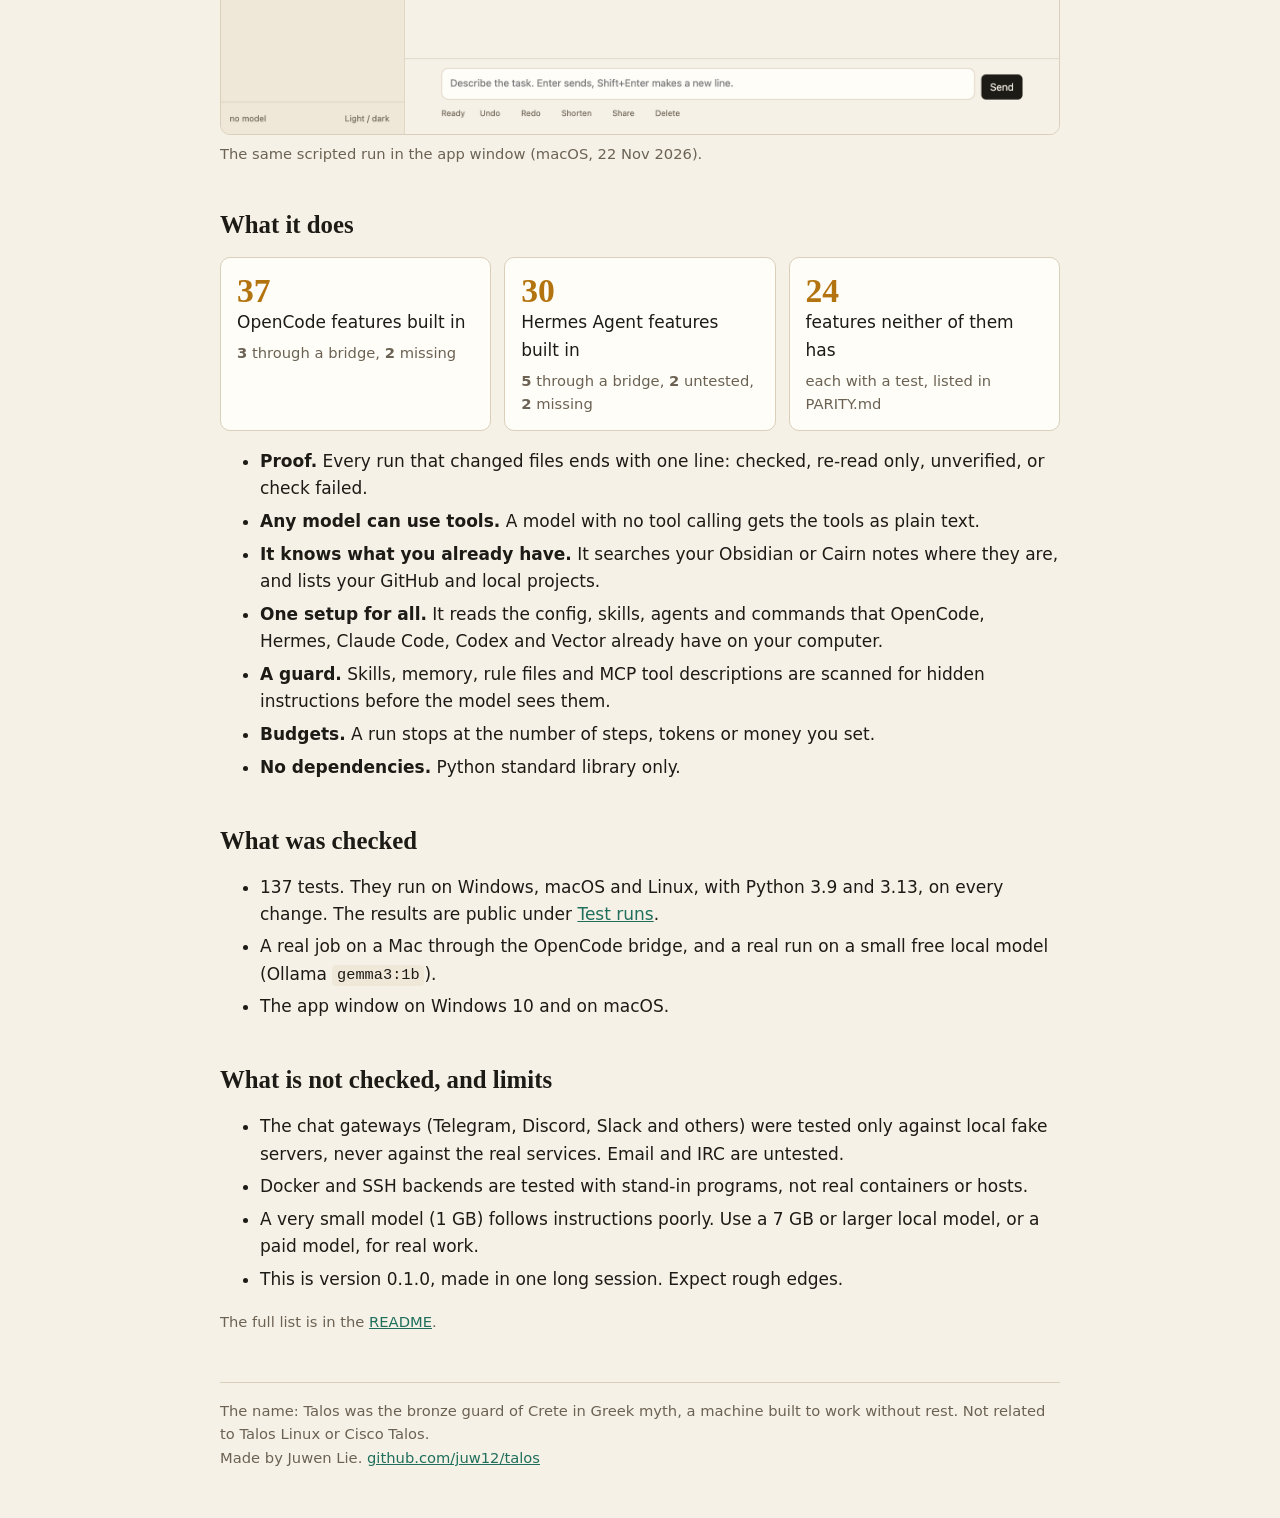
==== commit 890ad6a3: "Talos Relay: an unexpected error no longer ends it, and the windowless start writes relay.log The re" ====
--- a/docs/index.html
+++ b/docs/index.html
@@ -133,7 +133,7 @@
 
 <h2>What was checked</h2>
 <ul>
-<li><span id="tests">136</span> tests. They run on Windows, macOS and Linux, with Python 3.9 and 3.13, on every change. The results are public under <a href="https://github.com/juw12/talos/actions/workflows/ci.yml">Test runs</a>.</li>
+<li><span id="tests">137</span> tests. They run on Windows, macOS and Linux, with Python 3.9 and 3.13, on every change. The results are public under <a href="https://github.com/juw12/talos/actions/workflows/ci.yml">Test runs</a>.</li>
 <li>A real job on a Mac through the OpenCode bridge, and a real run on a small free local model (Ollama <code>gemma3:1b</code>).</li>
 <li>The app window on Windows 10 and on macOS.</li>
 </ul>
